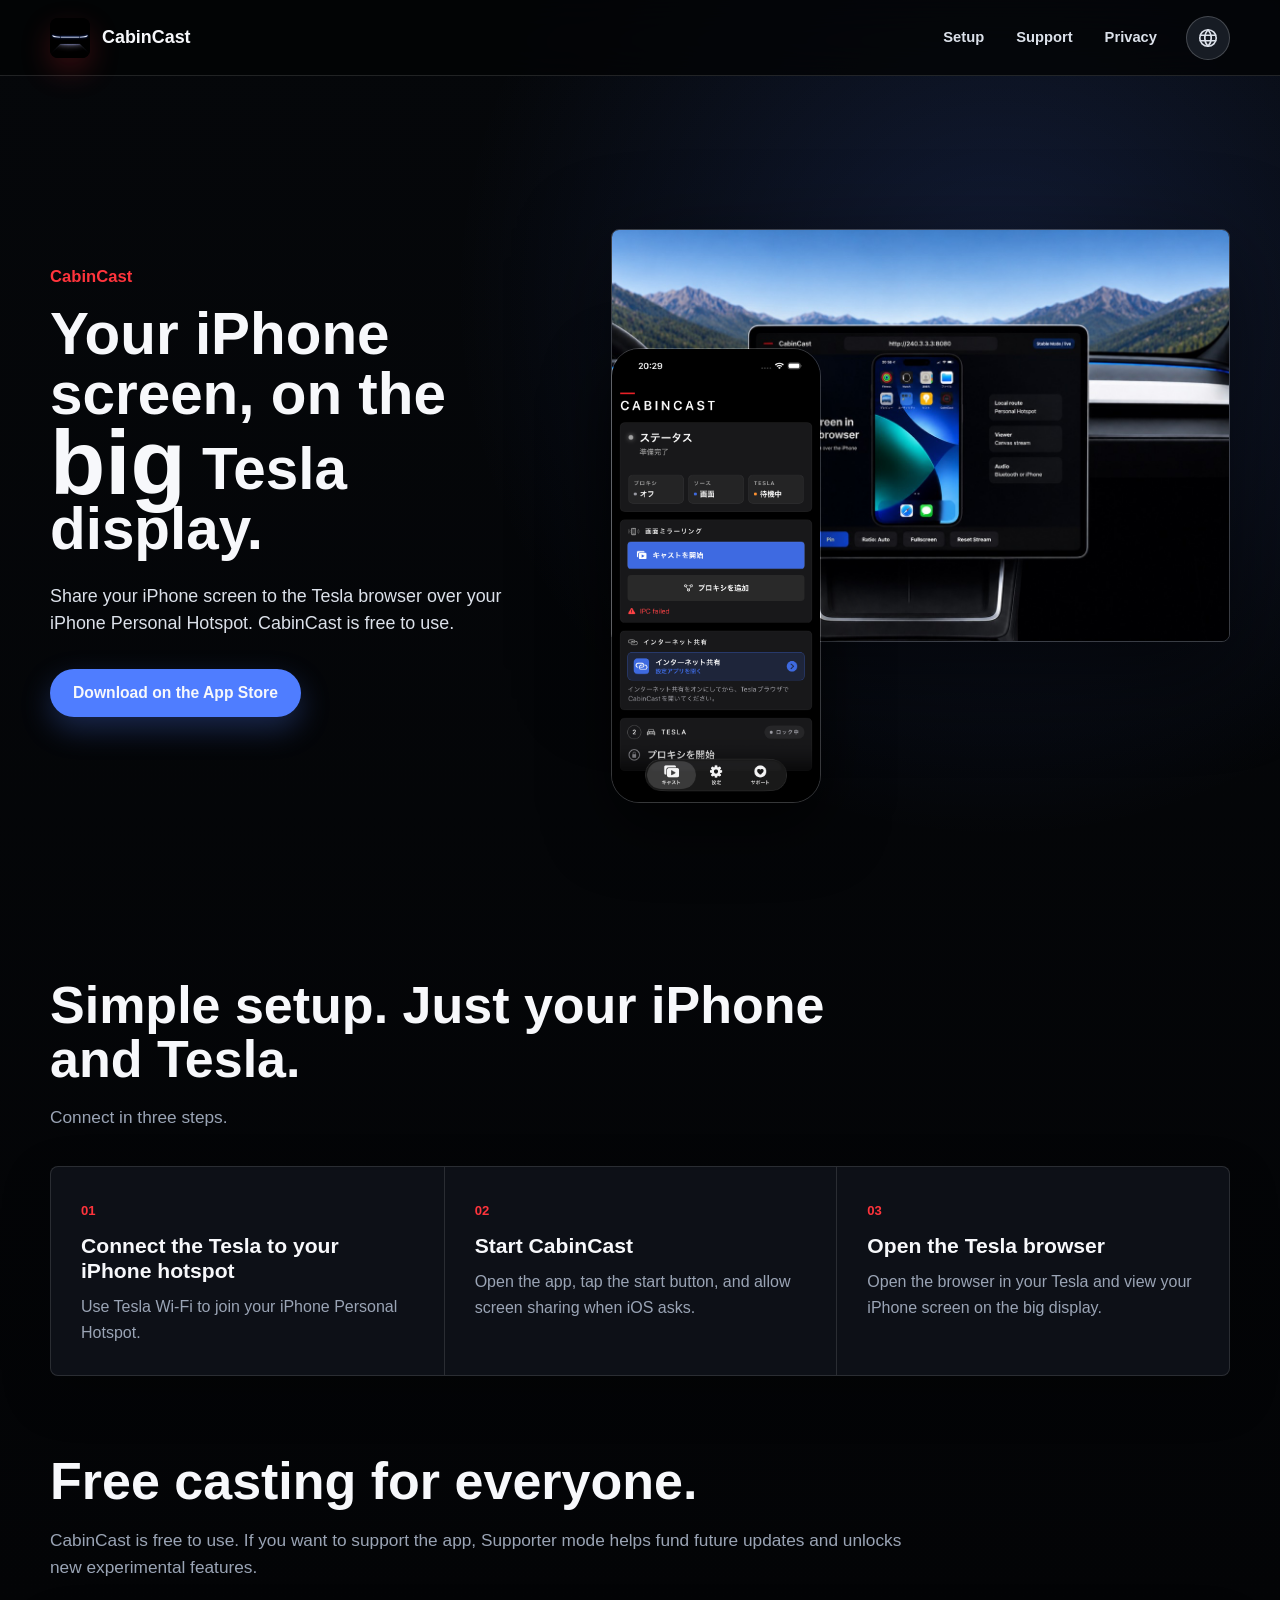
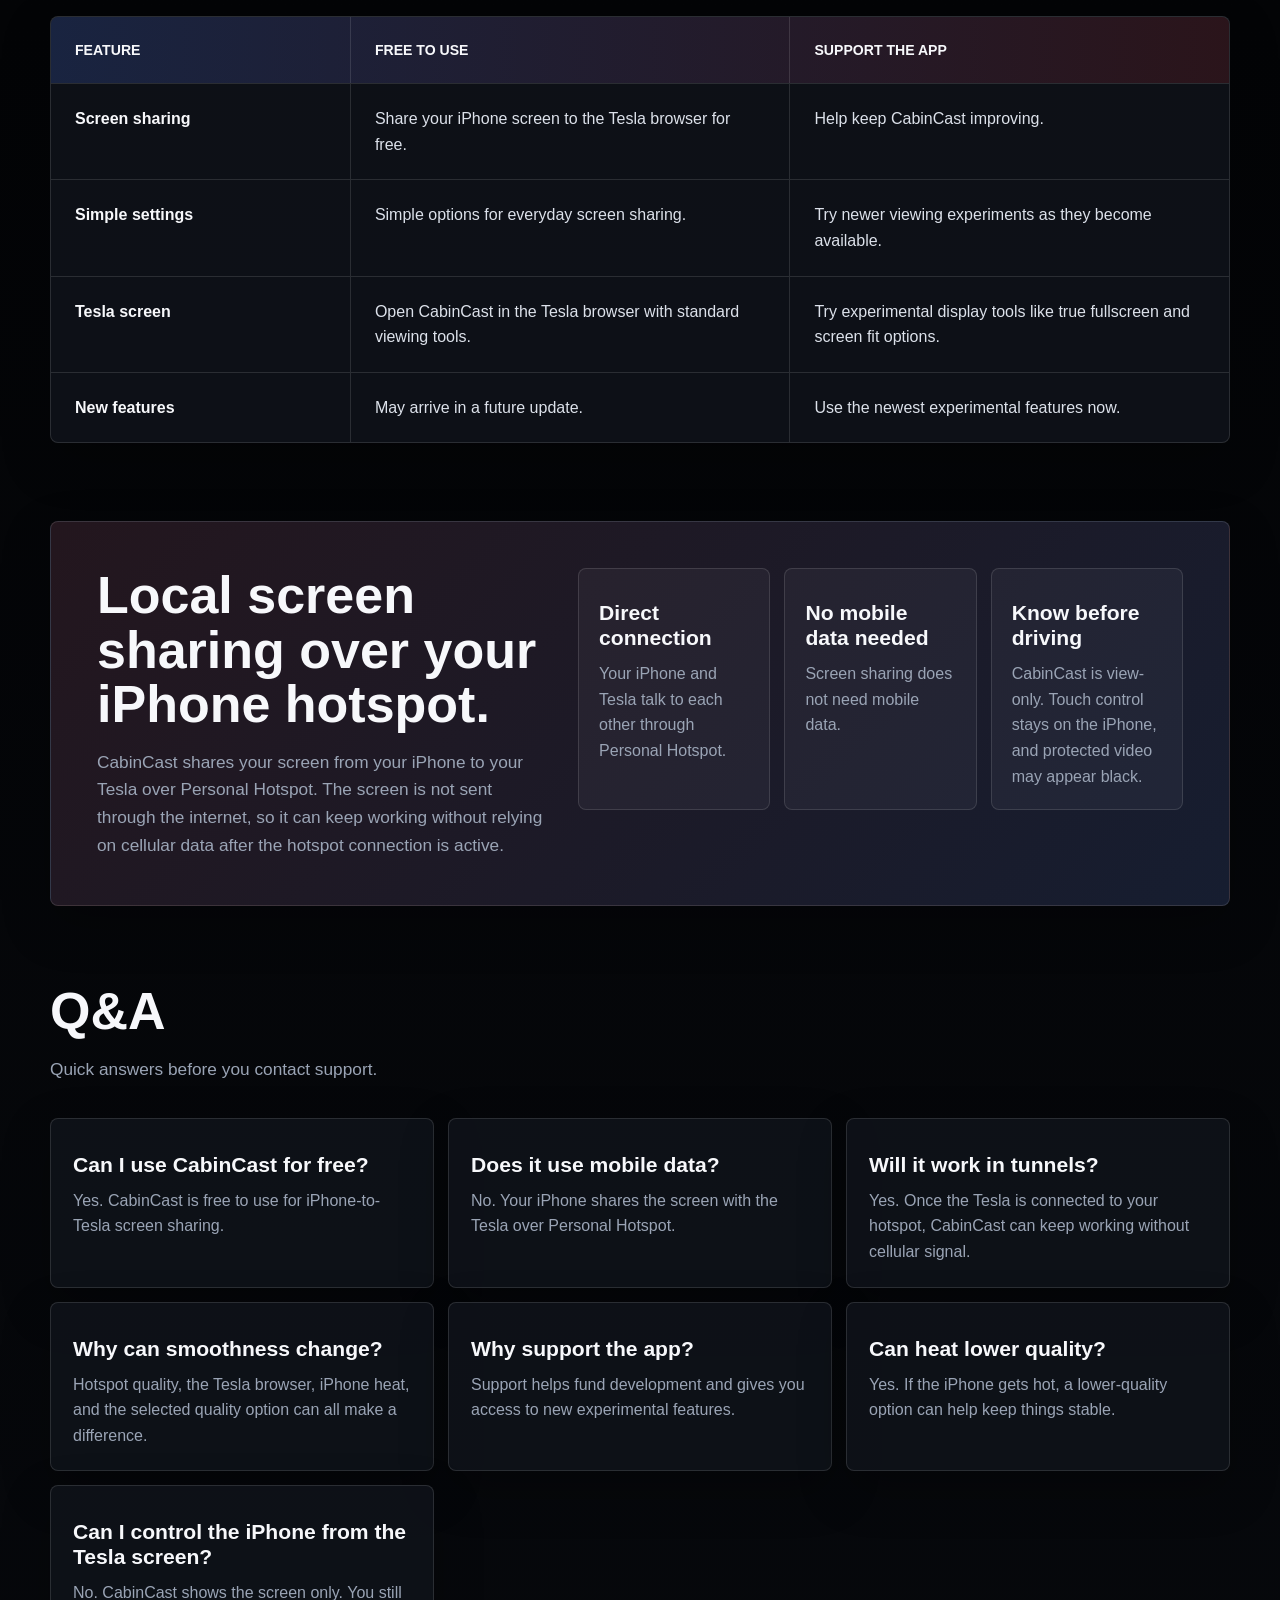
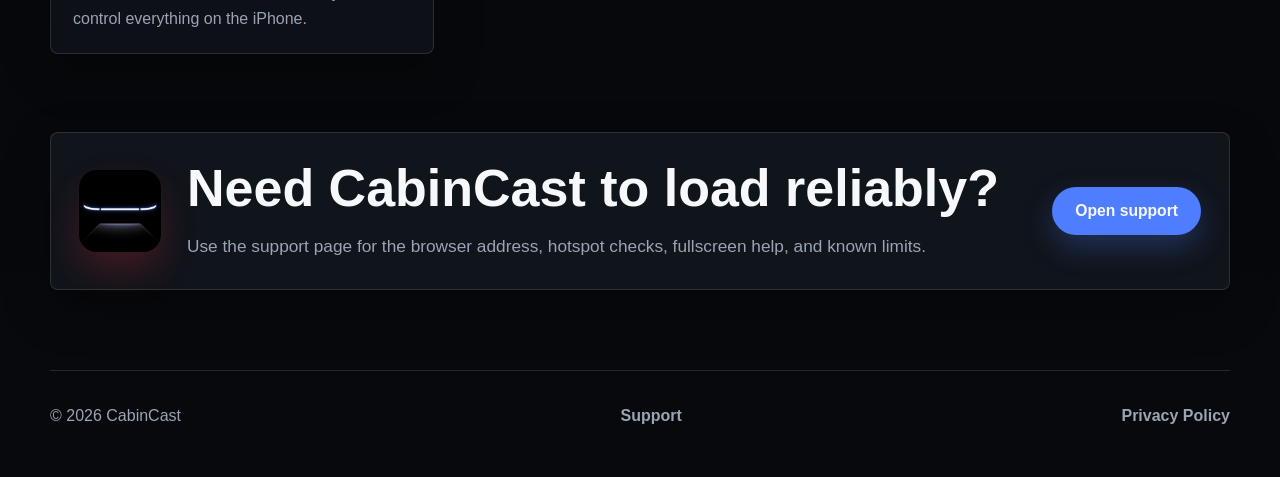
==== ja/index.html @ 833101dc "Sync CabinCast public website" ====
<!doctype html>
<html lang="ja">
<head>
  <meta charset="utf-8">
  <meta name="viewport" content="width=device-width, initial-scale=1">
  <title>CabinCast</title>
  <meta name="description" content="CabinCastはiPhoneの画面をTeslaブラウザで見られるようにするアプリです。">
  <link rel="icon" href="../assets/cabincast-icon.png">
  <script src="../language.js"></script>
  <link rel="stylesheet" href="../styles.css">
</head>
<body>
  <header class="site-header">
    <a class="brand" href="index.html" aria-label="CabinCast ホーム">
      <img src="../assets/cabincast-icon.png" alt="" width="40" height="40">
      <span>CabinCast</span>
    </a>
    <div class="header-actions">
      <nav aria-label="メインナビゲーション">
        <a href="#setup">設定</a>
        <a href="support.html">サポート</a>
        <a href="privacy.html">プライバシー</a>
      </nav>
      <label class="language-picker" title="言語">
        <span class="sr-only">言語</span>
        <svg aria-hidden="true" viewBox="0 0 24 24">
          <circle cx="12" cy="12" r="9"></circle>
          <path d="M3.6 9h16.8M3.6 15h16.8M12 3c2.3 2.4 3.5 5.4 3.5 9s-1.2 6.6-3.5 9M12 3c-2.3 2.4-3.5 5.4-3.5 9s1.2 6.6 3.5 9"></path>
        </svg>
        <select aria-label="言語セレクター" onchange="CabinCastLanguage.setLanguage(this.selectedOptions[0].lang, this.value)">
          <option value="../index.html" lang="en">English</option>
          <option value="index.html" lang="ja" selected>日本語</option>
        </select>
      </label>
    </div>
  </header>

  <main>
    <section class="hero" id="cabincast">
      <div class="hero-copy">
        <p class="product-name">CabinCast</p>
        <h1>
          <span class="ja-line">iPhoneの画面を、</span>
          <span class="ja-line">テスラの<span class="hero-emphasis">大画面</span>で</span>
        </h1>
        <p>
          iPhoneの画面を、iPhoneのパーソナルホットスポット経由で
          Teslaブラウザに表示します。CabinCastは無料で使えます。
        </p>
        <div class="hero-actions">
          <a class="button primary" href="#" aria-label="App StoreでCabinCastをダウンロード">App Storeでダウンロード</a>
        </div>
      </div>

      <div class="hero-media" aria-label="CabinCastアプリとTeslaブラウザの表示例">
        <figure class="media-browser">
          <img src="../assets/tesla-dashboard-viewer.png" alt="Tesla風センターディスプレイに表示されたCabinCastとiPhoneホーム画面。">
        </figure>
        <figure class="media-phone">
          <img src="../assets/app-screen.png" alt="キャスト開始画面を表示しているCabinCastアプリ画面。">
        </figure>
      </div>
    </section>

    <section class="flow-section" id="setup">
      <div class="section-heading">
        <h2>
          <span class="ja-line">簡単設定。</span>
        </h2>
        <p>
          必要なのはiPhoneとTeslaだけ。接続はたったの3ステップです。
        </p>
      </div>
      <div class="setup-flow">
        <article>
          <span>01</span>
          <h3>TeslaをiPhoneのホットスポットに接続</h3>
          <p>TeslaのWi-Fi設定から、iPhoneのパーソナルホットスポットを選びます。</p>
        </article>
        <article>
          <span>02</span>
          <h3>CabinCastを開始</h3>
          <p>アプリを開き、キャスト開始をタップします。iOSの確認が出たら画面共有を許可します。</p>
        </article>
        <article>
          <span>03</span>
          <h3>Teslaブラウザを開く</h3>
          <p>Teslaのブラウザを開くと、iPhoneの画面が大きく表示されます。</p>
        </article>
      </div>
    </section>

    <section class="split-section" id="modes">
      <div class="section-heading compact">
        <h2>
          <span class="ja-line">画面共有を無料でみんなに。</span>
        </h2>
        <p>
          CabinCastは誰でも無料で使えます。サポーターパックは開発を支えながら、
          PRO Codec、高画質モード、詳細設定などの検証中の機能を使えるようにします。
        </p>
      </div>
      <div class="feature-table" aria-label="無料アプリとサポーターパックの比較">
        <div class="feature-row table-head">
          <div>機能</div>
          <div>無料で使える</div>
          <div>アプリを応援</div>
        </div>
        <div class="feature-row">
          <div>画面共有</div>
          <div>iPhoneの画面をテスラの画面に無料で共有できます。</div>
          <div>PRO Codecなど、検証中の新機能を試せます。</div>
        </div>
        <div class="feature-row">
          <div>簡単な設定</div>
          <div>ふだんの画面共有に使いやすいシンプルな表示オプション。</div>
          <div>新しい表示オプションの検証機能を試せます。</div>
        </div>
        <div class="feature-row">
          <div>テスラの画面</div>
          <div>テスラのブラウザでCabinCastを開き、標準の表示操作を使えます。</div>
          <div>真のフルスクリーンや画面フィットなど、検証中の表示ツールを試せます。</div>
        </div>
        <div class="feature-row">
          <div>新しい機能</div>
          <div>将来のアップデートで追加される場合があります。</div>
          <div>今すぐ最新の検証中の機能も使えます。</div>
        </div>
      </div>
      <div class="feature-mobile-groups" aria-label="無料アプリとサポーターパックの比較">
        <article>
          <h3>無料で使える</h3>
          <dl>
            <div>
              <dt>画面共有</dt>
              <dd>iPhoneの画面をテスラの画面に無料で共有できます。</dd>
            </div>
            <div>
              <dt>簡単な設定</dt>
              <dd>ふだんの画面共有に使いやすいシンプルな表示オプション。</dd>
            </div>
            <div>
              <dt>テスラの画面</dt>
              <dd>テスラのブラウザでCabinCastを開き、標準の表示操作を使えます。</dd>
            </div>
            <div>
              <dt>新しい機能</dt>
              <dd>将来のアップデートで追加される場合があります。</dd>
            </div>
          </dl>
        </article>
        <article>
          <h3>アプリを応援</h3>
          <dl>
            <div>
              <dt>画面共有</dt>
              <dd>PRO Codecなど、検証中の新機能を試せます。</dd>
            </div>
            <div>
              <dt>簡単な設定</dt>
              <dd>新しい表示オプションの検証機能を試せます。</dd>
            </div>
            <div>
              <dt>テスラの画面</dt>
              <dd>真のフルスクリーンや画面フィットなど、検証中の表示ツールを試せます。</dd>
            </div>
            <div>
              <dt>新しい機能</dt>
              <dd>今すぐ最新の検証中の機能も使えます。</dd>
            </div>
          </dl>
        </article>
      </div>
    </section>

    <section class="limits-section">
      <div class="limits-copy">
        <h2>
          <span class="ja-line">iPhoneホットスポットで、</span>
          <span class="ja-line">ローカル画面共有</span>
        </h2>
        <p>
          CabinCastは、パーソナルホットスポット経由で
          iPhoneの画面をTeslaに表示します。
          画面共有はインターネット経由ではないため、ホットスポット接続後は携帯データ通信に依存しません。
        </p>
      </div>
      <div class="limits-list">
        <article>
          <h3>直接接続</h3>
          <p>iPhoneとTeslaは、パーソナルホットスポット経由でつながります。</p>
        </article>
        <article>
          <h3>モバイルデータ不要</h3>
          <p>画面共有に、携帯キャリアのデータ通信は必要ありません。</p>
        </article>
        <article>
          <h3>使う前に知っておくこと</h3>
          <p>CabinCastは表示専用です。操作はiPhone側で行います。保護された動画は黒く表示される場合があります。</p>
        </article>
      </div>
    </section>

    <section class="faq-section" aria-labelledby="faq-title">
      <div class="section-heading compact">
        <h2 id="faq-title">Q&A</h2>
        <p>問い合わせ前に確認しやすい、よくある質問です。</p>
      </div>
      <div class="faq-grid">
        <article>
          <h3>無料で使えますか？</h3>
          <p>はい。CabinCastはiPhoneからTeslaへの画面共有に無料で使えます。</p>
        </article>
        <article>
          <h3>携帯データ通信を使いますか？</h3>
          <p>いいえ。iPhoneはパーソナルホットスポット経由でTeslaに画面を表示します。</p>
        </article>
        <article>
          <h3>トンネルでも使えますか？</h3>
          <p>Teslaがホットスポットに接続済みであれば、携帯電波がない場所でも使い続けられます。</p>
        </article>
        <article>
          <h3>滑らかさが変わる理由は？</h3>
          <p>ホットスポットの状態、Teslaブラウザ、iPhoneの発熱、選んだ画質オプションが影響します。</p>
        </article>
        <article>
          <h3>なぜ応援するのですか？</h3>
          <p>応援は開発の継続に使われ、新しい検証中の機能も使えるようになります。</p>
        </article>
        <article>
          <h3>発熱で画質は下がりますか？</h3>
          <p>はい。iPhoneが熱くなる場合は、低めの画質オプションの方が安定することがあります。</p>
        </article>
        <article>
          <h3>Tesla画面からiPhoneを操作できますか？</h3>
          <p>いいえ。CabinCastは画面を表示するだけです。操作はiPhone側で行います。</p>
        </article>
      </div>
    </section>

    <section class="closing-section">
      <img src="../assets/cabincast-icon.png" alt="" width="82" height="82">
      <div>
        <h2>
          <span class="ja-line">うまく表示されないときは、</span>
          <span class="ja-line">サポートを確認。</span>
        </h2>
        <p>ホットスポット確認、フルスクリーン、既知の制限をまとめています。</p>
      </div>
      <a class="button primary" href="support.html">サポートを開く</a>
    </section>
  </main>

  <footer class="site-footer">
    <span>&copy; 2026 CabinCast</span>
    <a href="support.html">サポート</a>
    <a href="privacy.html">プライバシーポリシー</a>
  </footer>
</body>
</html>
---- styles.css ----
:root {
  color-scheme: dark;
  --page: #030406;
  --page-soft: #090c11;
  --panel: #10141b;
  --panel-soft: #171c24;
  --panel-raised: #1d2430;
  --ink: #f7f8fb;
  --ink-soft: #dce1ea;
  --muted: #9aa4b5;
  --line: rgba(255, 255, 255, 0.12);
  --line-strong: rgba(255, 255, 255, 0.2);
  --blue: #4f7dff;
  --blue-soft: rgba(79, 125, 255, 0.16);
  --red: #ff343c;
  --red-soft: rgba(255, 52, 60, 0.15);
  --green: #24d18f;
  --shadow: 0 28px 90px rgba(0, 0, 0, 0.55);
  --soft-shadow: 0 18px 48px rgba(0, 0, 0, 0.28);
  --radius: 8px;
  --radius-sm: 6px;
  font-family: -apple-system, BlinkMacSystemFont, "Segoe UI", Roboto, sans-serif;
}

* {
  box-sizing: border-box;
}

html {
  overflow-x: hidden;
  scroll-behavior: smooth;
}

body {
  margin: 0;
  overflow-x: hidden;
  background:
    radial-gradient(circle at 78% 8%, rgba(79, 125, 255, 0.18), transparent 34rem),
    linear-gradient(180deg, #05070a 0%, var(--page) 44%, #07090d 100%);
  color: var(--ink);
  line-height: 1.6;
}

html:lang(ja) body {
  line-break: strict;
}

a {
  color: inherit;
}

img {
  display: block;
  max-width: 100%;
  height: auto;
}

.sr-only {
  position: absolute;
  width: 1px;
  height: 1px;
  overflow: hidden;
  clip: rect(0, 0, 0, 0);
  white-space: nowrap;
}

code {
  border: 1px solid var(--line);
  border-radius: 6px;
  background: rgba(255, 255, 255, 0.06);
  color: var(--ink);
  padding: 0.12rem 0.34rem;
  overflow-wrap: anywhere;
  font-size: 0.92em;
}

.site-header {
  position: sticky;
  top: 0;
  z-index: 20;
  min-height: 76px;
  display: flex;
  align-items: center;
  justify-content: space-between;
  gap: 24px;
  padding: 14px max(24px, calc((100vw - 1180px) / 2));
  background: rgba(3, 4, 6, 0.82);
  border-bottom: 1px solid var(--line);
  backdrop-filter: blur(18px);
}

.brand {
  display: inline-flex;
  align-items: center;
  gap: 12px;
  color: var(--ink);
  font-size: 1.12rem;
  font-weight: 850;
  line-height: 1;
  text-decoration: none;
}

.brand img {
  width: 40px;
  height: 40px;
  border-radius: 8px;
  box-shadow: 0 12px 30px rgba(255, 52, 60, 0.22);
}

.header-actions {
  min-width: 0;
  display: flex;
  align-items: center;
  justify-content: flex-end;
  gap: 16px;
}

.site-header nav {
  display: flex;
  flex-wrap: wrap;
  justify-content: flex-end;
  gap: 6px;
  color: var(--ink-soft);
  font-size: 0.92rem;
  font-weight: 760;
}

.site-header nav a {
  border: 1px solid transparent;
  border-radius: 999px;
  padding: 8px 12px;
}

.site-header nav a,
.site-footer a,
.button {
  text-decoration: none;
}

.site-header nav a:hover,
.site-header nav a[aria-current="page"] {
  background: rgba(255, 255, 255, 0.07);
  border-color: var(--line);
  color: var(--ink);
}

.language-picker {
  position: relative;
  width: 44px;
  height: 44px;
  display: inline-flex;
  align-items: center;
  justify-content: center;
  color: var(--ink-soft);
  cursor: pointer;
}

.language-picker svg {
  width: 22px;
  height: 22px;
  fill: none;
  stroke: currentColor;
  stroke-width: 1.8;
  stroke-linecap: round;
  stroke-linejoin: round;
  pointer-events: none;
}

.language-picker::before {
  content: "";
  position: absolute;
  inset: 0;
  border: 1px solid var(--line-strong);
  border-radius: 999px;
  background: var(--panel-soft);
}

.language-picker:hover,
.language-picker:focus-within {
  color: var(--ink);
}

.language-picker:hover::before,
.language-picker:focus-within::before {
  background: var(--panel-raised);
  border-color: rgba(255, 255, 255, 0.32);
}

.language-picker svg {
  position: relative;
  z-index: 1;
}

.language-picker select {
  position: absolute;
  inset: 0;
  z-index: 2;
  width: 44px;
  height: 44px;
  border: 0;
  border-radius: 999px;
  opacity: 0;
  cursor: pointer;
}

main {
  width: min(1180px, calc(100% - 40px));
  margin: 0 auto;
}

.hero {
  min-height: calc(100vh - 76px);
  display: grid;
  grid-template-columns: minmax(0, 0.9fr) minmax(0, 1.1fr);
  gap: 54px;
  align-items: center;
  padding: 52px 0 42px;
}

.hero-copy,
.page-hero > div {
  min-width: 0;
}

.product-name {
  margin: 0 0 18px;
  color: var(--red);
  font-size: 1.04rem;
  font-weight: 860;
  line-height: 1;
}

.hero-copy h1,
.page-hero h1 {
  margin: 0;
  color: var(--ink);
  font-size: 3.65rem;
  line-height: 1.03;
  font-weight: 880;
  letter-spacing: 0;
}

html:lang(ja) .hero-copy h1,
html:lang(ja) .page-hero h1 {
  font-size: 3.05rem;
  line-height: 1.14;
}

.ja-line {
  display: block;
}

.hero-emphasis {
  display: inline-block;
  font-size: 1.55em;
  line-height: 0.75;
  transform: translateY(0.05em);
}

.hero-copy p:not(.product-name),
.page-hero p:not(.product-name) {
  max-width: 650px;
  margin: 24px 0 0;
  color: var(--ink-soft);
  font-size: 1.12rem;
  line-height: 1.5;
}

.hero-actions {
  display: flex;
  flex-wrap: wrap;
  gap: 14px;
  margin-top: 32px;
}

.button {
  min-height: 48px;
  display: inline-flex;
  align-items: center;
  justify-content: center;
  gap: 8px;
  border: 1px solid transparent;
  border-radius: 999px;
  padding: 0 22px;
  color: var(--ink);
  font-size: 0.98rem;
  font-weight: 820;
  line-height: 1.2;
  cursor: pointer;
  transition: background 180ms ease, border-color 180ms ease, color 180ms ease, transform 180ms ease;
}

.button:hover {
  transform: translateY(-1px);
}

.button.primary {
  background: var(--blue);
  box-shadow: 0 12px 30px rgba(79, 125, 255, 0.28);
}

.button.primary:hover {
  background: #6f96ff;
}

.button.secondary {
  background: rgba(255, 255, 255, 0.07);
  border-color: var(--line-strong);
}

.button.secondary:hover {
  background: var(--panel-raised);
}

.hero-url,
.url-tile {
  display: grid;
  gap: 8px;
  border: 1px solid var(--line-strong);
  border-radius: var(--radius);
  background:
    linear-gradient(135deg, rgba(79, 125, 255, 0.12), rgba(255, 52, 60, 0.06)),
    var(--panel);
  box-shadow: var(--soft-shadow);
}

.hero-url {
  width: min(100%, 430px);
  margin-top: 30px;
  padding: 18px 20px;
}

.hero-url span,
.url-tile span {
  color: var(--muted);
  font-size: 0.76rem;
  font-weight: 850;
  text-transform: uppercase;
}

.hero-url code,
.url-tile code,
.url-tile strong {
  width: fit-content;
  background: rgba(3, 4, 6, 0.55);
  color: var(--ink);
  font-size: 1.2rem;
  font-weight: 850;
}

.hero-url small,
.url-tile small {
  color: var(--muted);
  font-size: 0.9rem;
}

.hero-url small strong {
  color: var(--ink-soft);
}

.hero-media {
  min-width: 0;
  position: relative;
  min-height: 620px;
}

.hero-media figure {
  margin: 0;
}

.media-browser {
  position: absolute;
  right: 0;
  top: 46px;
  width: min(100%, 720px);
}

.media-browser img {
  border: 1px solid var(--line-strong);
  border-radius: var(--radius);
  box-shadow: var(--shadow);
}

.media-phone {
  position: absolute;
  left: 0;
  bottom: 0;
  width: min(34%, 250px);
  z-index: 2;
}

.media-phone img {
  border: 1px solid var(--line-strong);
  border-radius: 28px;
  box-shadow: 0 24px 64px rgba(0, 0, 0, 0.66);
}

.flow-section,
.split-section,
.limits-section,
.faq-section,
.closing-section,
.support-layout,
.legal-layout {
  margin-top: 78px;
}

.section-heading {
  max-width: 790px;
  margin-bottom: 34px;
}

.section-heading.compact {
  max-width: 880px;
}

.section-heading h2,
.limits-copy h2,
.closing-section h2,
.faq-section h2,
.support-card h2,
.legal-card h2,
.support-side h2,
.privacy-side h2 {
  margin: 0;
  color: var(--ink);
  font-size: 3.25rem;
  line-height: 1.04;
  font-weight: 860;
  letter-spacing: 0;
}

.section-heading p,
.limits-copy p,
.closing-section p,
.support-side p,
.privacy-side p {
  margin: 18px 0 0;
  color: var(--muted);
  font-size: 1.08rem;
}

.setup-flow {
  display: grid;
  grid-template-columns: repeat(3, minmax(0, 1fr));
  border: 1px solid var(--line);
  border-radius: var(--radius);
  overflow: hidden;
  background: rgba(16, 20, 27, 0.82);
  box-shadow: var(--soft-shadow);
}

.setup-flow article {
  min-width: 0;
  padding: 30px;
}

.setup-flow article + article {
  border-left: 1px solid var(--line);
}

.setup-flow span {
  color: var(--red);
  font-size: 0.82rem;
  font-weight: 900;
}

.setup-flow h3,
.limits-list h3,
.faq-grid h3,
.support-card h2,
.legal-card h2,
.support-side h2,
.privacy-side h2 {
  margin: 12px 0 10px;
  color: var(--ink);
  font-size: 1.32rem;
  line-height: 1.18;
}

.setup-flow p,
.limits-list p,
.faq-grid p,
.support-card p,
.legal-card p {
  margin: 0;
  color: var(--muted);
}

.feature-table {
  overflow: hidden;
  border: 1px solid var(--line);
  border-radius: var(--radius);
  background: rgba(16, 20, 27, 0.84);
  box-shadow: var(--soft-shadow);
}

.feature-row {
  display: grid;
  grid-template-columns: 0.68fr 1fr 1fr;
  min-width: 0;
}

.feature-row + .feature-row {
  border-top: 1px solid var(--line);
}

.feature-row > div {
  min-width: 0;
  padding: 22px 24px;
  color: var(--ink-soft);
}

.feature-row > div + div {
  border-left: 1px solid var(--line);
}

.feature-row > div:first-child {
  color: var(--ink);
  font-weight: 820;
}

.table-head {
  background: linear-gradient(90deg, rgba(79, 125, 255, 0.18), rgba(255, 52, 60, 0.12));
}

.table-head > div {
  color: var(--ink);
  font-size: 0.88rem;
  font-weight: 870;
  text-transform: uppercase;
}

.feature-mobile-groups {
  display: none;
}

.limits-section {
  display: grid;
  grid-template-columns: minmax(0, 0.85fr) minmax(0, 1.15fr);
  gap: 34px;
  align-items: start;
  padding: 46px;
  border: 1px solid var(--line);
  border-radius: var(--radius);
  background:
    linear-gradient(135deg, rgba(255, 52, 60, 0.08), rgba(79, 125, 255, 0.09)),
    var(--panel);
  box-shadow: var(--soft-shadow);
}

.limits-list {
  display: grid;
  grid-template-columns: repeat(3, minmax(0, 1fr));
  gap: 14px;
}

.limits-list article {
  min-width: 0;
  padding: 20px;
  border: 1px solid var(--line);
  border-radius: var(--radius);
  background: rgba(255, 255, 255, 0.045);
}

.faq-grid {
  display: grid;
  grid-template-columns: repeat(3, minmax(0, 1fr));
  gap: 14px;
}

.faq-grid article {
  min-width: 0;
  padding: 22px;
  border: 1px solid var(--line);
  border-radius: var(--radius);
  background: rgba(16, 20, 27, 0.84);
  box-shadow: var(--soft-shadow);
}

.closing-section {
  display: flex;
  align-items: center;
  gap: 26px;
  margin-bottom: 80px;
  padding: 28px;
  border: 1px solid var(--line);
  border-radius: var(--radius);
  background: var(--panel);
  box-shadow: var(--soft-shadow);
}

.closing-section img {
  flex: 0 0 auto;
  border-radius: 18px;
  box-shadow: 0 18px 36px rgba(255, 52, 60, 0.2);
}

.closing-section div {
  min-width: 0;
  flex: 1;
}

.page-hero {
  min-height: 430px;
  display: grid;
  grid-template-columns: minmax(0, 1fr) 340px;
  gap: 40px;
  align-items: end;
  margin-top: 28px;
  padding: 70px 48px 46px;
  border: 1px solid var(--line);
  border-radius: 0 0 var(--radius) var(--radius);
  background:
    linear-gradient(135deg, rgba(79, 125, 255, 0.12), rgba(255, 52, 60, 0.08)),
    var(--panel);
  box-shadow: var(--soft-shadow);
}

.privacy-hero {
  min-height: 390px;
}

.url-tile {
  padding: 22px;
}

.url-tile.quiet {
  background: var(--panel-soft);
}

.support-layout,
.legal-layout {
  display: grid;
  grid-template-columns: minmax(0, 1fr) 340px;
  gap: 30px;
  align-items: start;
  margin-bottom: 80px;
}

.support-list {
  display: grid;
  gap: 18px;
}

.support-card,
.legal-card,
.support-side,
.privacy-side {
  min-width: 0;
  border: 1px solid var(--line);
  border-radius: var(--radius);
  background: var(--panel);
  box-shadow: var(--soft-shadow);
}

.support-card,
.legal-card {
  padding: 30px;
}

.support-card ul {
  display: grid;
  gap: 10px;
  margin: 18px 0 0;
  padding: 0;
  list-style: none;
}

.support-card li {
  position: relative;
  padding-left: 22px;
  color: var(--ink-soft);
}

.support-card li::before {
  content: "";
  position: absolute;
  left: 0;
  top: 0.72em;
  width: 8px;
  height: 8px;
  border-radius: 50%;
  background: var(--blue);
}

.support-side,
.privacy-side {
  position: sticky;
  top: 100px;
  overflow: hidden;
  padding: 22px;
}

.support-side img {
  margin: -22px -22px 20px;
  max-width: calc(100% + 44px);
  border-bottom: 1px solid var(--line);
}

.support-side .button,
.privacy-side .button {
  margin-top: 22px;
}

.privacy-side img {
  width: 88px;
  height: 88px;
  margin-bottom: 18px;
  border-radius: 18px;
  box-shadow: 0 18px 36px rgba(255, 52, 60, 0.22);
}

.legal-card {
  display: grid;
  gap: 26px;
}

.legal-card h2 + p {
  margin-top: -18px;
}

.legal-card a {
  color: #8facff;
}

.site-footer {
  width: min(1180px, calc(100% - 40px));
  display: flex;
  flex-wrap: wrap;
  justify-content: space-between;
  gap: 18px;
  margin: 0 auto;
  padding: 32px 0 48px;
  color: var(--muted);
  border-top: 1px solid var(--line);
}

.site-footer a {
  margin-left: 18px;
  font-weight: 750;
}

.site-footer a:hover {
  color: var(--ink);
}

@media (max-width: 1180px) {
  .hero {
    gap: 42px;
    grid-template-columns: minmax(0, 0.86fr) minmax(0, 1.14fr);
  }

  .hero-copy h1,
  .page-hero h1 {
    font-size: 3.25rem;
  }

  html:lang(ja) .hero-copy h1,
  html:lang(ja) .page-hero h1 {
    font-size: 2.72rem;
  }

  .section-heading h2,
  .limits-copy h2,
  .closing-section h2,
  .faq-section h2,
  .support-card h2,
  .legal-card h2,
  .support-side h2,
  .privacy-side h2 {
    font-size: 2.7rem;
  }
}

@media (max-width: 980px) {
  .hero {
    min-height: auto;
    grid-template-columns: 1fr;
    padding-top: 44px;
  }

  .hero-copy h1,
  .page-hero h1 {
    font-size: 2.85rem;
  }

  html:lang(ja) .hero-copy h1,
  html:lang(ja) .page-hero h1 {
    font-size: 2.5rem;
  }

  .hero-media {
    min-height: 560px;
  }

  .setup-flow,
  .limits-section,
  .page-hero,
  .support-layout,
  .legal-layout {
    grid-template-columns: 1fr;
  }

  .limits-list {
    grid-template-columns: 1fr;
  }

  .faq-grid {
    grid-template-columns: repeat(2, minmax(0, 1fr));
  }

  .setup-flow article + article {
    border-top: 1px solid var(--line);
    border-left: 0;
  }

  .limits-section,
  .page-hero {
    padding: 34px 24px;
  }

  .support-side,
  .privacy-side {
    position: static;
  }
}

@media (max-width: 760px) {
  .site-header {
    display: grid;
    grid-template-columns: minmax(0, 1fr) auto;
    align-items: center;
    gap: 12px 16px;
    padding: 14px 20px 12px;
  }

  .brand {
    grid-column: 1;
    grid-row: 1;
    min-width: 0;
  }

  .header-actions {
    display: contents;
  }

  .site-header nav {
    grid-column: 1 / -1;
    grid-row: 2;
    display: flex;
    flex-wrap: nowrap;
    justify-content: flex-start;
    gap: 8px;
    overflow-x: auto;
    padding-bottom: 2px;
    scrollbar-width: none;
  }

  .site-header nav a {
    flex: 0 0 auto;
    padding: 7px 10px;
  }

  .site-header nav::-webkit-scrollbar {
    display: none;
  }

  .language-picker {
    grid-column: 2;
    grid-row: 1;
    margin-left: auto;
  }

  main,
  .site-footer {
    width: min(100% - 40px, 1180px);
  }

  .hero {
    gap: 28px;
    padding: 34px 0 34px;
  }

  .product-name {
    margin-bottom: 14px;
  }

  .hero-copy h1,
  .page-hero h1 {
    font-size: 2.22rem;
    overflow-wrap: break-word;
  }

  html:lang(ja) .hero-copy h1,
  html:lang(ja) .page-hero h1 {
    font-size: 2rem;
    line-height: 1.16;
  }

  .hero-emphasis {
    font-size: 1.36em;
    line-height: 0.82;
  }

  .hero-copy p:not(.product-name),
  .page-hero p:not(.product-name) {
    font-size: 1rem;
  }

  .section-heading h2,
  .limits-copy h2,
  .closing-section h2,
  .faq-section h2,
  .support-card h2,
  .legal-card h2,
  .support-side h2,
  .privacy-side h2 {
    font-size: 2rem;
    line-height: 1.08;
  }

  .hero-actions {
    display: grid;
    grid-template-columns: 1fr;
  }

  .hero-actions .button {
    width: 100%;
    padding: 0 16px;
  }

  .hero-url {
    width: 100%;
  }

  .hero-url code {
    max-width: 100%;
    font-size: 1.08rem;
  }

  .hero-media {
    min-height: auto;
    display: grid;
    gap: 18px;
  }

  .media-browser,
  .media-phone {
    position: static;
    width: 100%;
  }

  .media-phone {
    max-width: 280px;
  }

  .flow-section,
  .split-section,
  .limits-section,
  .faq-section,
  .closing-section,
  .support-layout,
  .legal-layout {
    margin-top: 54px;
  }

  .setup-flow article,
  .support-card,
  .legal-card {
    padding: 22px;
  }

  .feature-table {
    display: none;
  }

  .feature-mobile-groups {
    display: grid;
    gap: 16px;
  }

  .feature-mobile-groups article {
    min-width: 0;
    overflow: hidden;
    border: 1px solid var(--line);
    border-radius: var(--radius);
    background: var(--panel);
    box-shadow: var(--soft-shadow);
  }

  .feature-mobile-groups h3 {
    margin: 0;
    padding: 17px 18px;
    border-bottom: 1px solid var(--line);
    background: linear-gradient(90deg, rgba(79, 125, 255, 0.18), rgba(255, 52, 60, 0.12));
    font-size: 1rem;
    line-height: 1.2;
  }

  .feature-mobile-groups dl {
    display: grid;
    gap: 0;
    margin: 0;
  }

  .feature-mobile-groups dl > div {
    min-width: 0;
    padding: 16px 18px;
  }

  .feature-mobile-groups dl > div + div {
    border-top: 1px solid var(--line);
  }

  .feature-mobile-groups dt {
    margin: 0 0 6px;
    color: var(--ink);
    font-weight: 820;
  }

  .feature-mobile-groups dd {
    margin: 0;
    color: var(--ink-soft);
  }

  .limits-section {
    padding: 24px;
  }

  .faq-grid {
    grid-template-columns: 1fr;
  }

  .closing-section {
    display: grid;
    align-items: start;
  }

  .closing-section .button,
  .support-side .button,
  .privacy-side .button {
    width: 100%;
  }

  .page-hero {
    min-height: auto;
    margin-top: 0;
    border-radius: 0 0 var(--radius) var(--radius);
  }

  .site-footer {
    display: grid;
    justify-content: stretch;
  }

  .site-footer a {
    margin-right: 18px;
    margin-left: 0;
  }
}

@media (prefers-reduced-motion: reduce) {
  html {
    scroll-behavior: auto;
  }

  *,
  *::before,
  *::after {
    transition-duration: 0.001ms !important;
    animation-duration: 0.001ms !important;
    animation-iteration-count: 1 !important;
  }
}
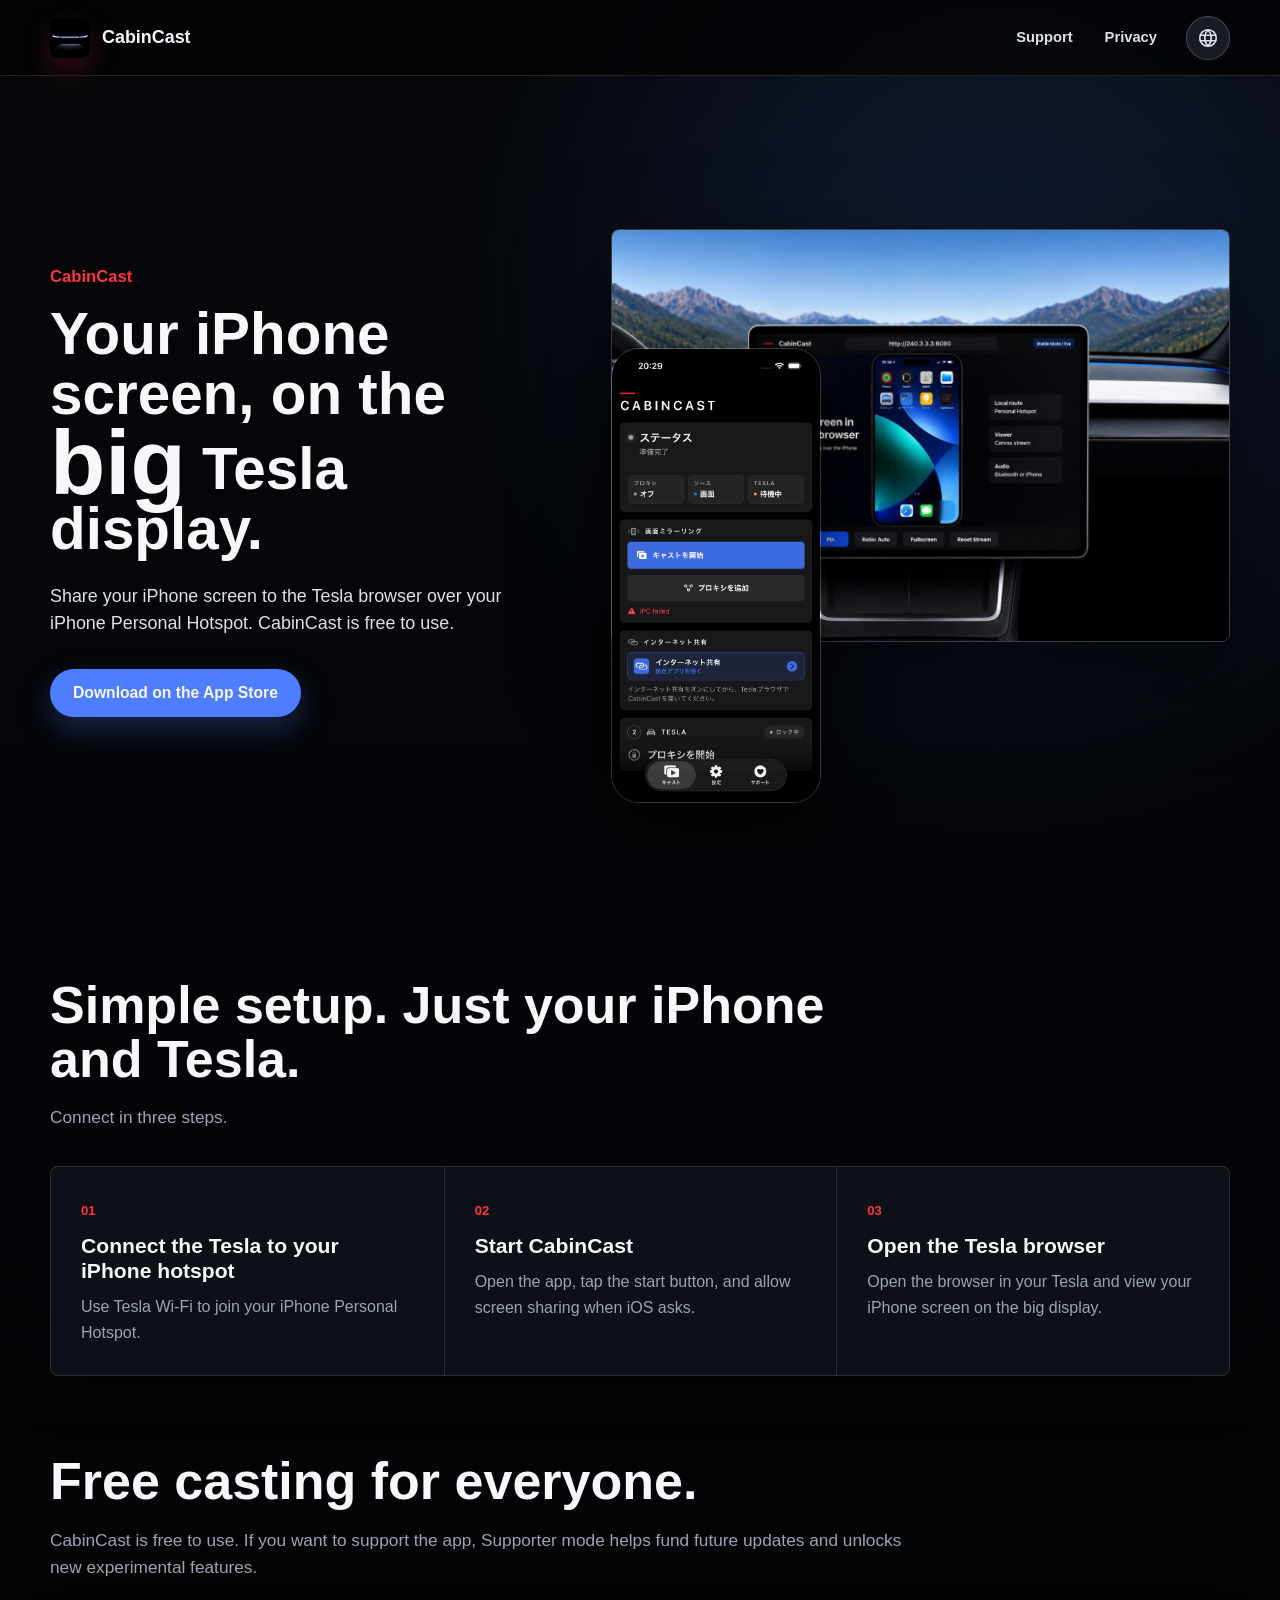
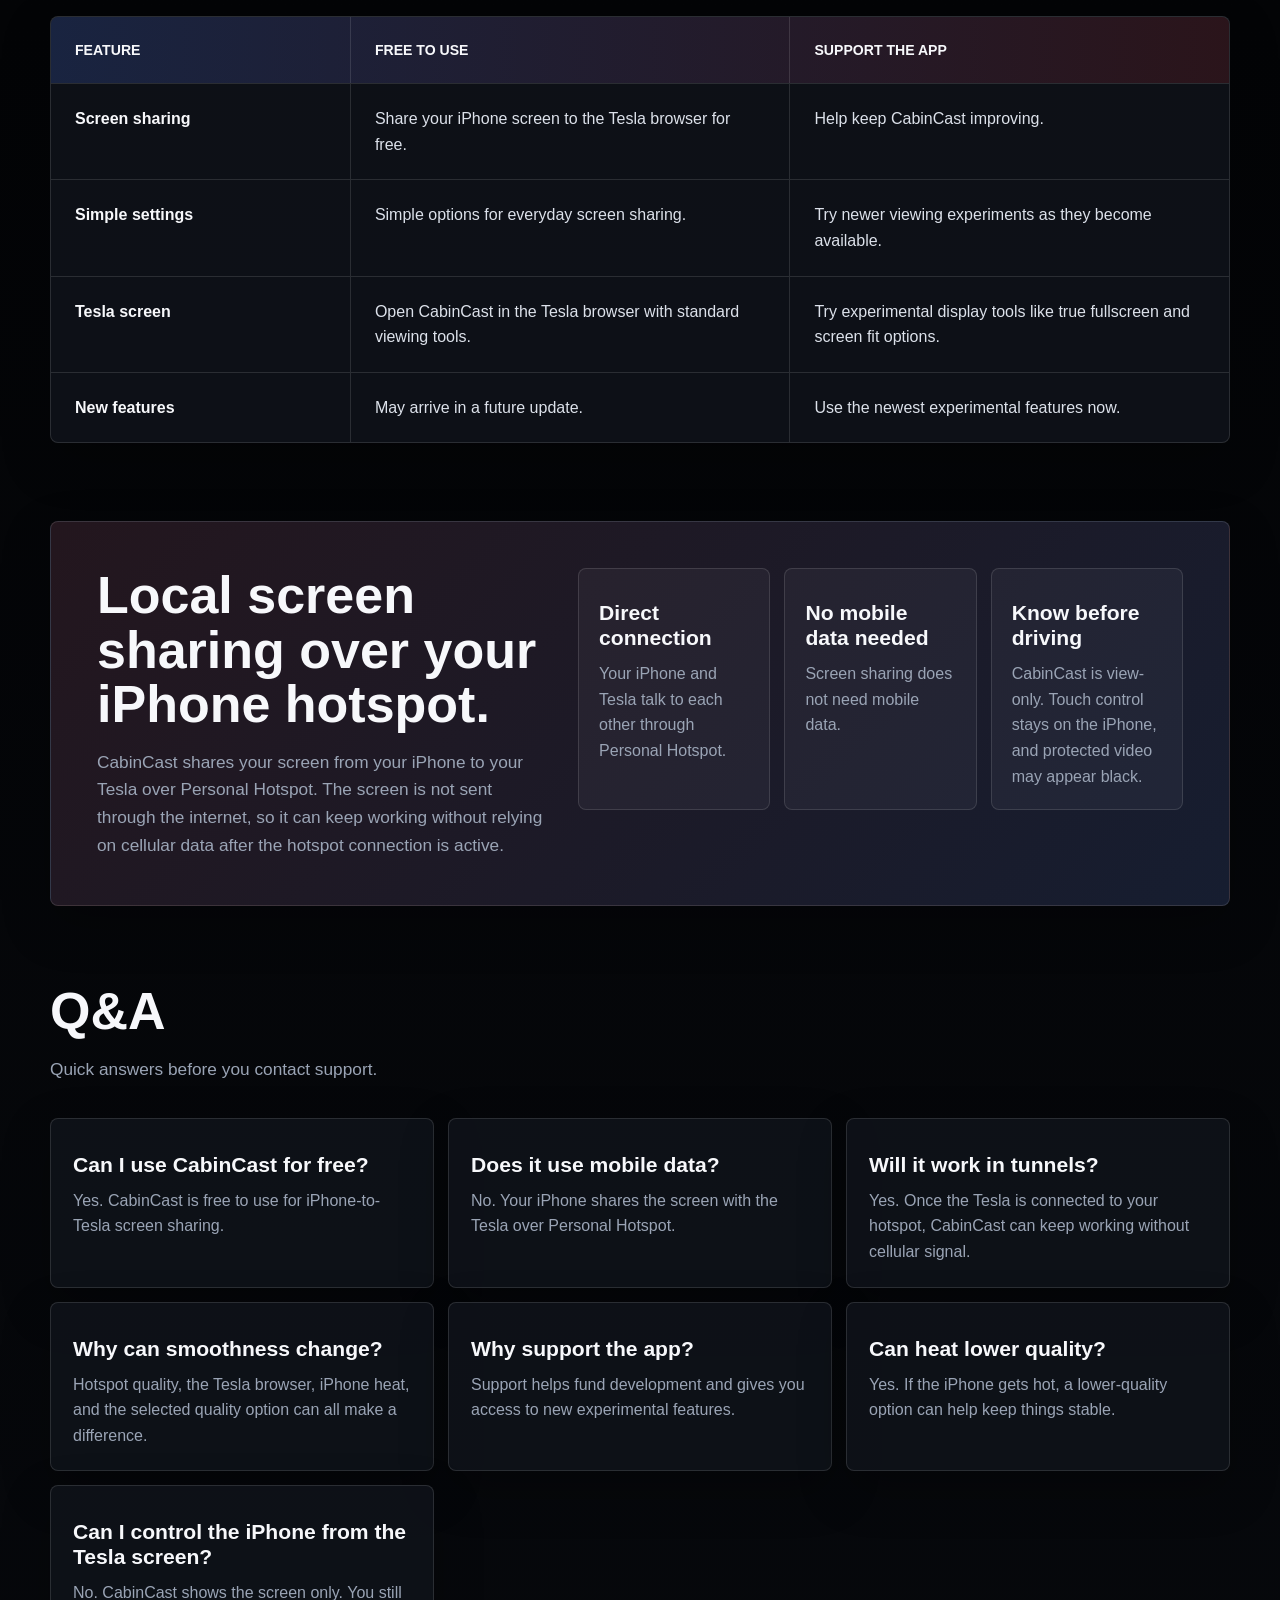
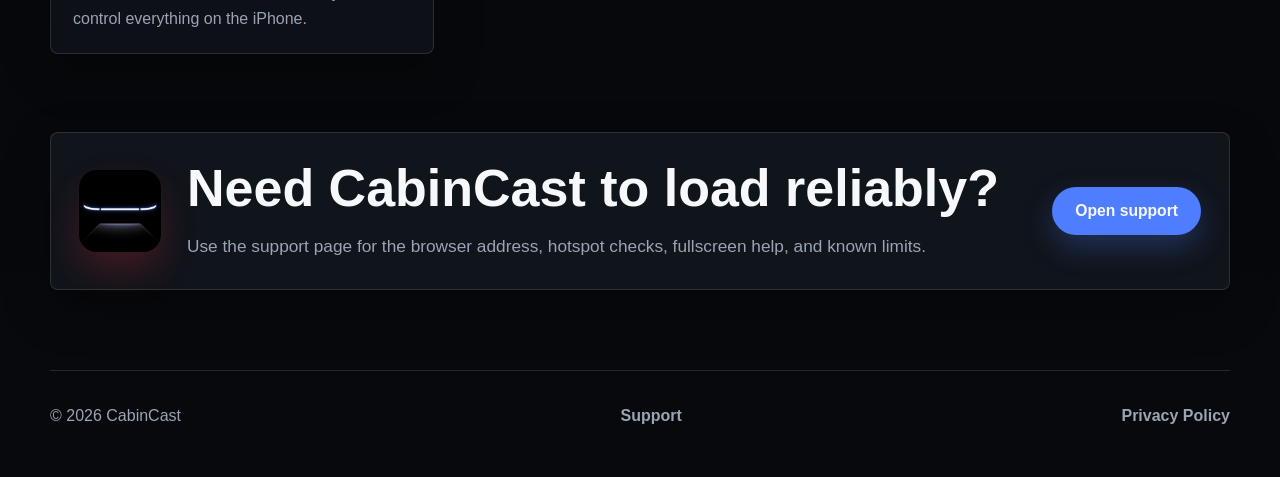
==== commit 16e48d51: "Remove setup link from homepage nav" ====
--- a/ja/index.html
+++ b/ja/index.html
@@ -17,7 +17,6 @@
     </a>
     <div class="header-actions">
       <nav aria-label="メインナビゲーション">
-        <a href="#setup">設定</a>
         <a href="support.html">サポート</a>
         <a href="privacy.html">プライバシー</a>
       </nav>
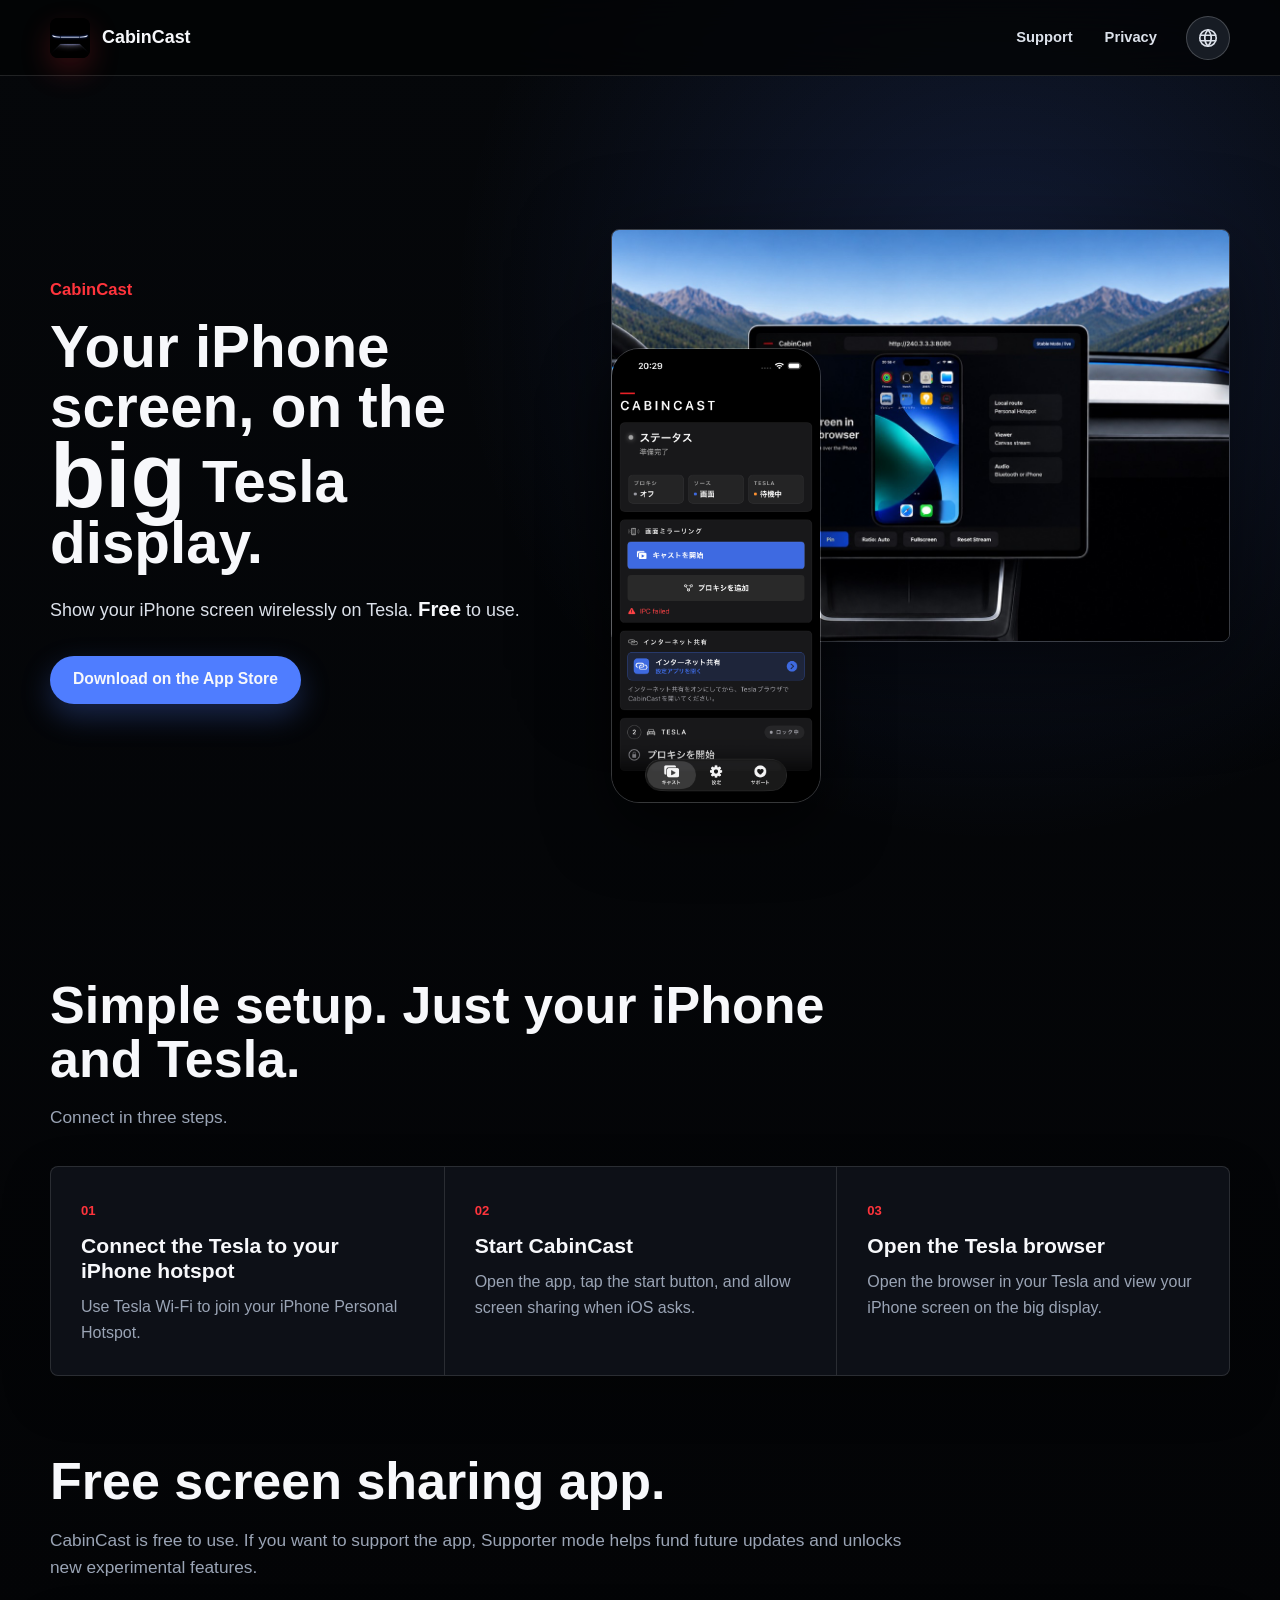
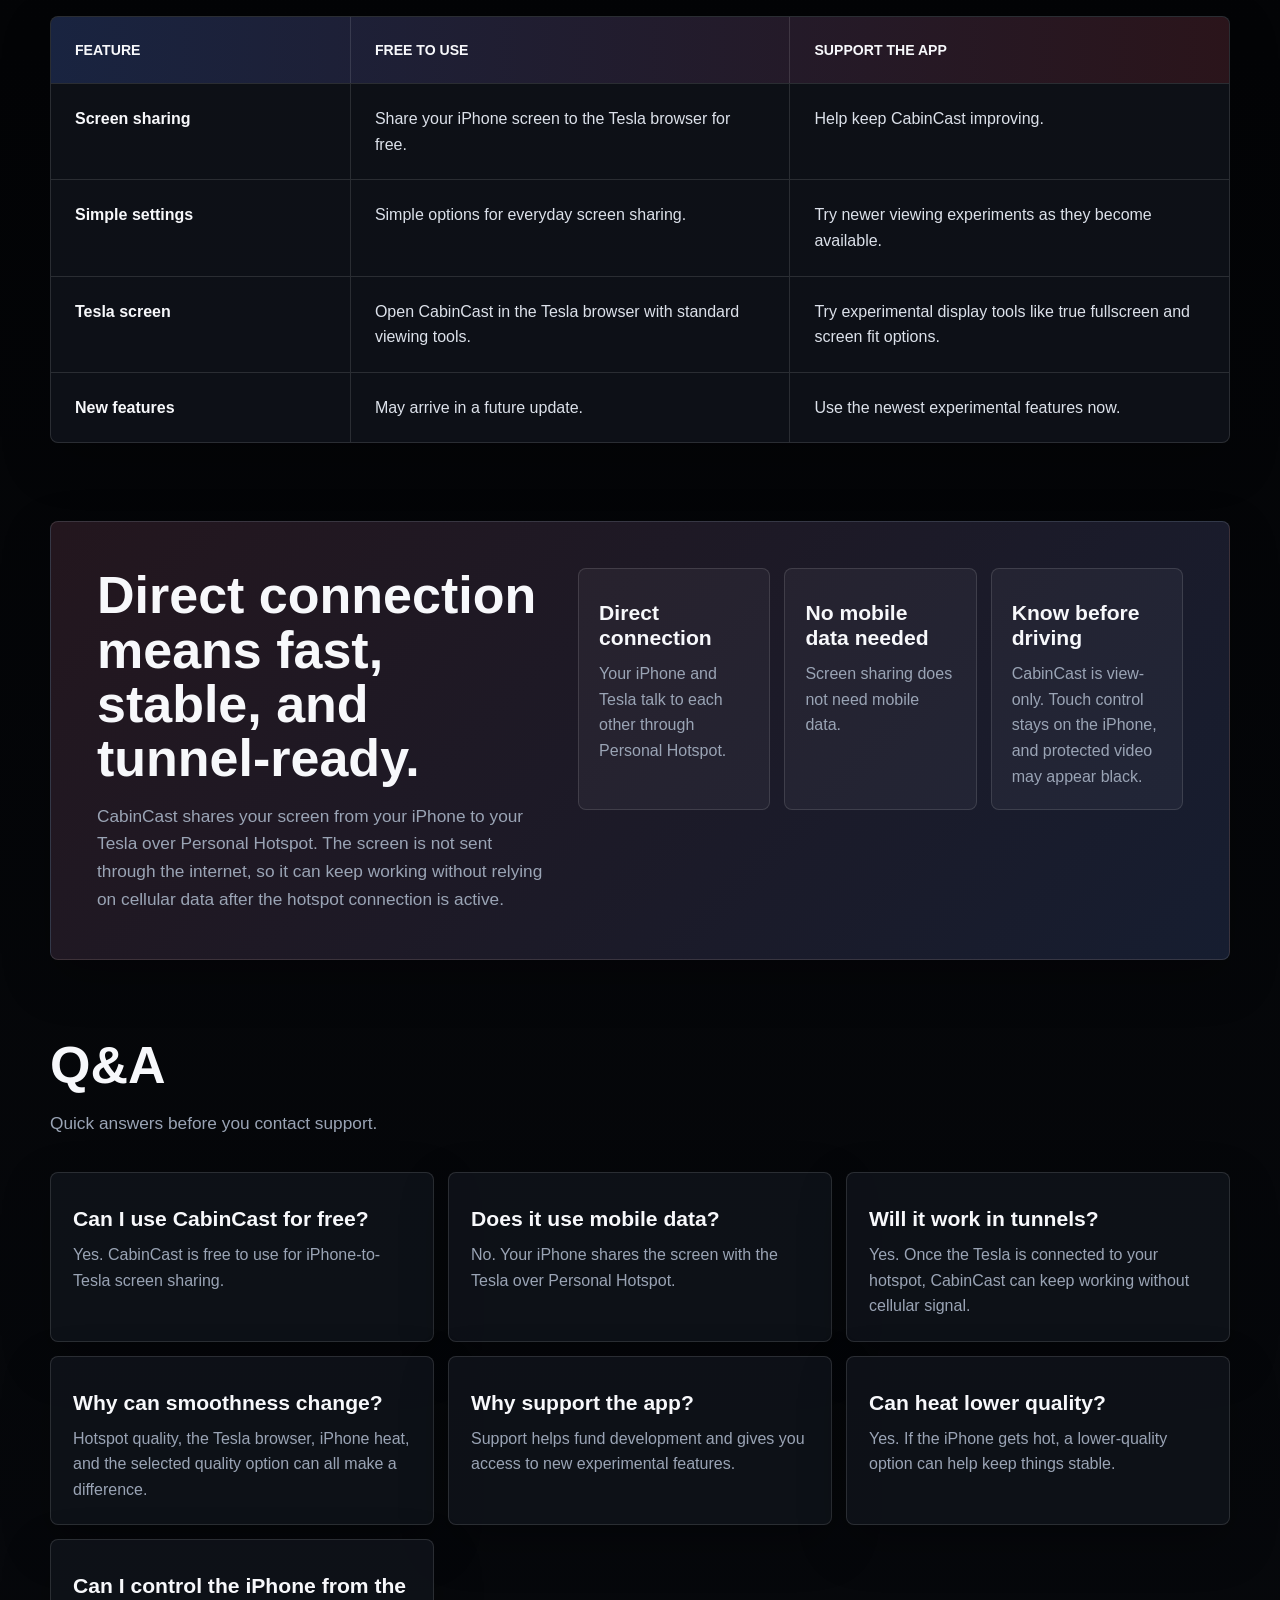
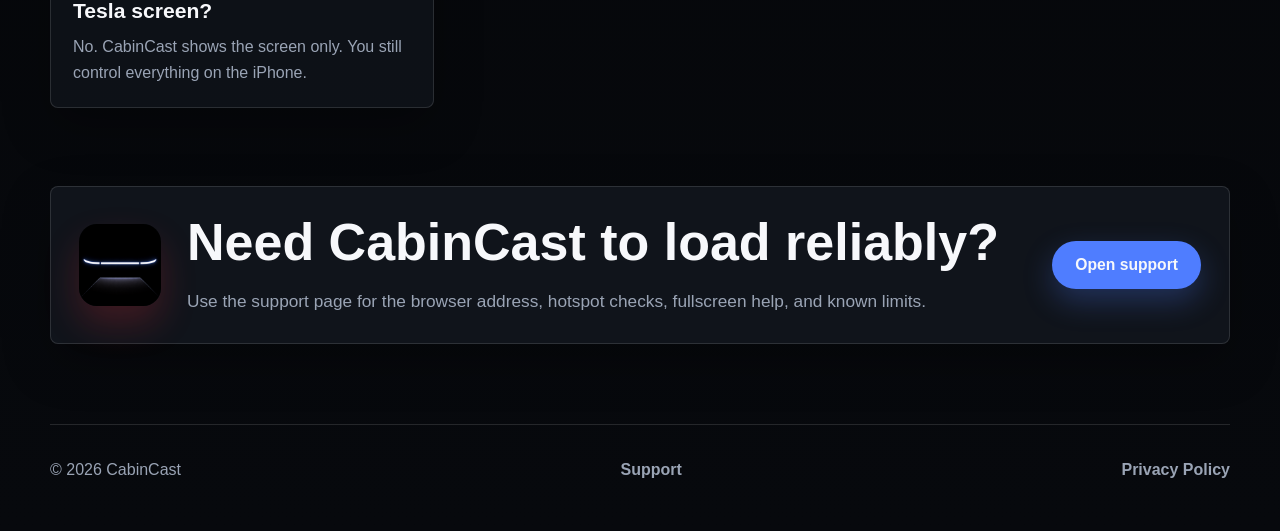
==== commit 8baeb9bb: "Update homepage free sharing copy" ====
--- a/ja/index.html
+++ b/ja/index.html
@@ -43,8 +43,7 @@
           <span class="ja-line">テスラの<span class="hero-emphasis">大画面</span>で</span>
         </h1>
         <p>
-          iPhoneの画面を、iPhoneのパーソナルホットスポット経由で
-          Teslaブラウザに表示します。CabinCastは無料で使えます。
+          iPhoneの画面を、ワイアレスでTeslaに表示。しかも<span class="free-word">無料</span>で使える
         </p>
         <div class="hero-actions">
           <a class="button primary" href="#" aria-label="App StoreでCabinCastをダウンロード">App Storeでダウンロード</a>
@@ -92,7 +91,7 @@
     <section class="split-section" id="modes">
       <div class="section-heading compact">
         <h2>
-          <span class="ja-line">画面共有を無料でみんなに。</span>
+          <span class="ja-line">無料で使える画面共有アプリ</span>
         </h2>
         <p>
           CabinCastは誰でも無料で使えます。サポーターパックは開発を支えながら、
@@ -175,8 +174,8 @@
     <section class="limits-section">
       <div class="limits-copy">
         <h2>
-          <span class="ja-line">iPhoneホットスポットで、</span>
-          <span class="ja-line">ローカル画面共有</span>
+          <span class="ja-line">直接接続するから、早くて安定、</span>
+          <span class="ja-line">トンネルでも使える</span>
         </h2>
         <p>
           CabinCastは、パーソナルホットスポット経由で
--- a/styles.css
+++ b/styles.css
@@ -257,6 +257,14 @@
   transform: translateY(0.05em);
 }
 
+.free-word {
+  display: inline-block;
+  color: var(--ink);
+  font-size: 1.14em;
+  font-weight: 880;
+  line-height: 0.9;
+}
+
 .hero-copy p:not(.product-name),
 .page-hero p:not(.product-name) {
   max-width: 650px;
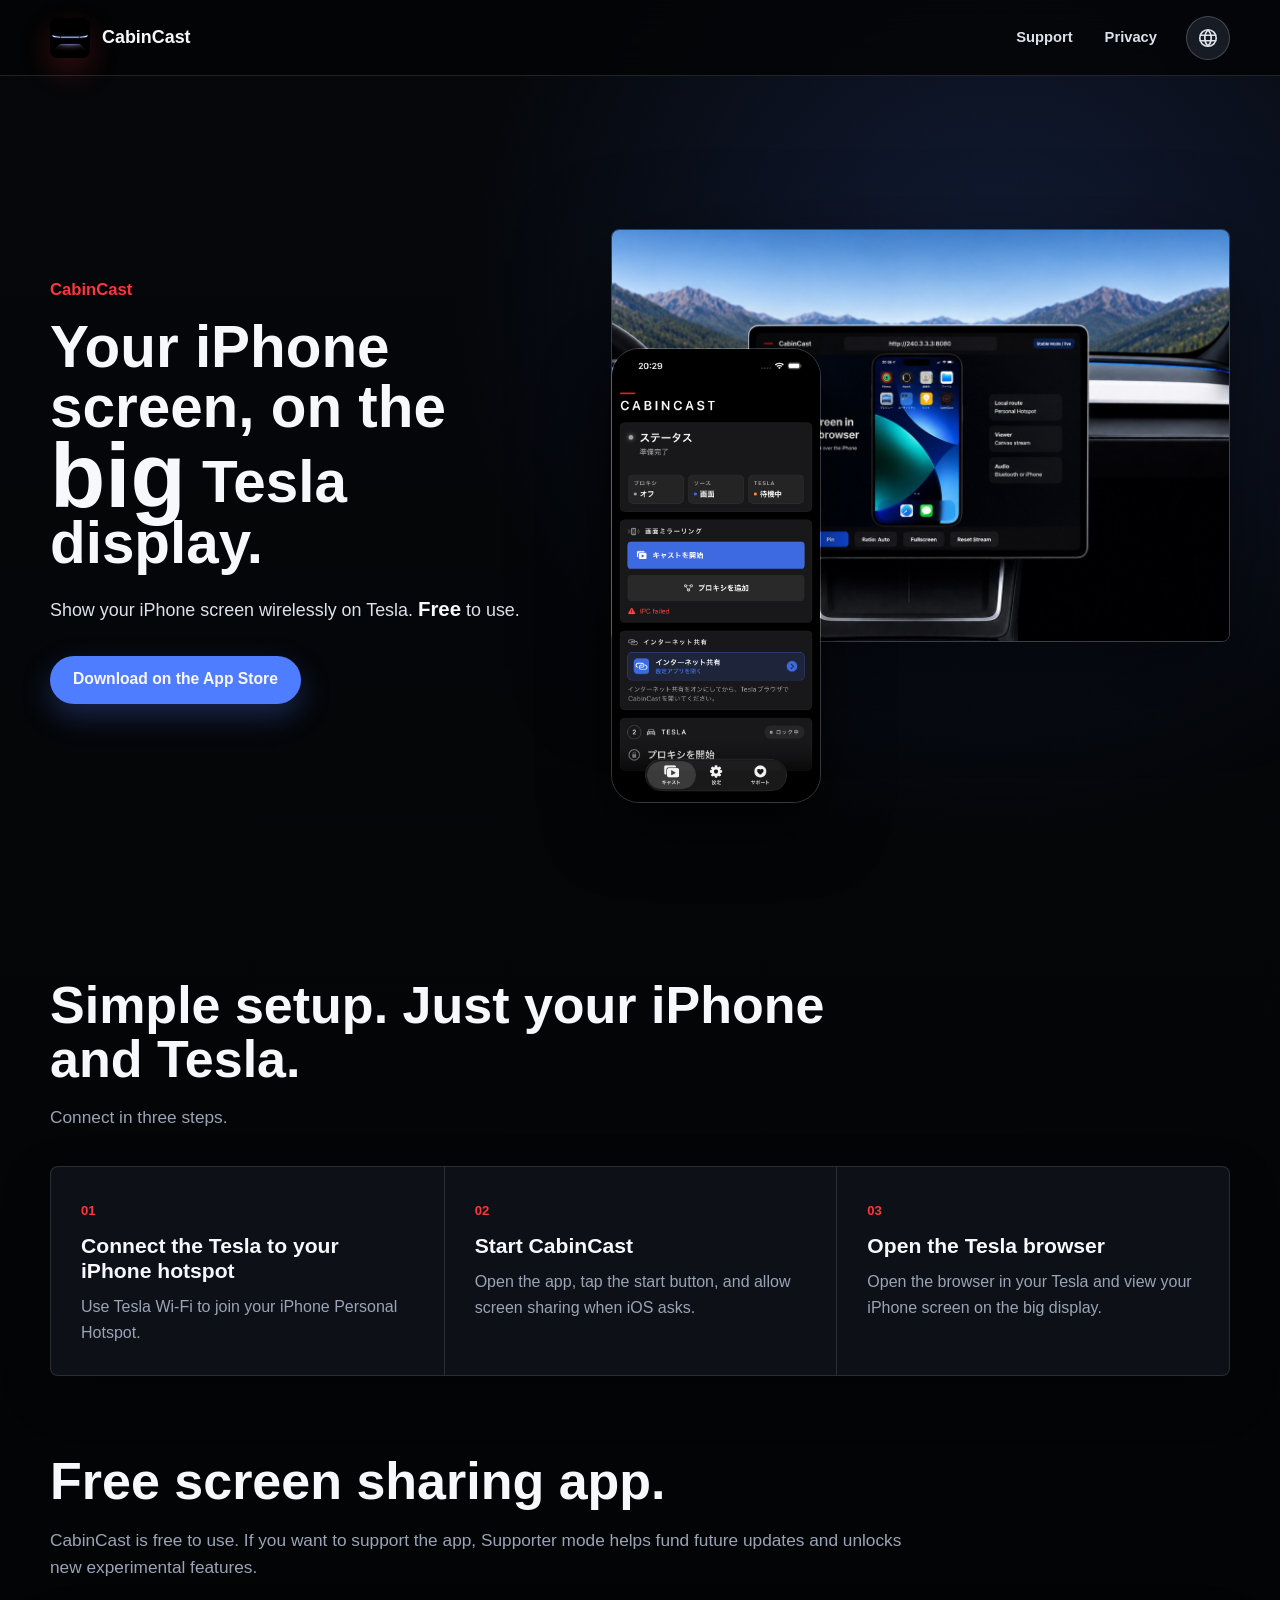
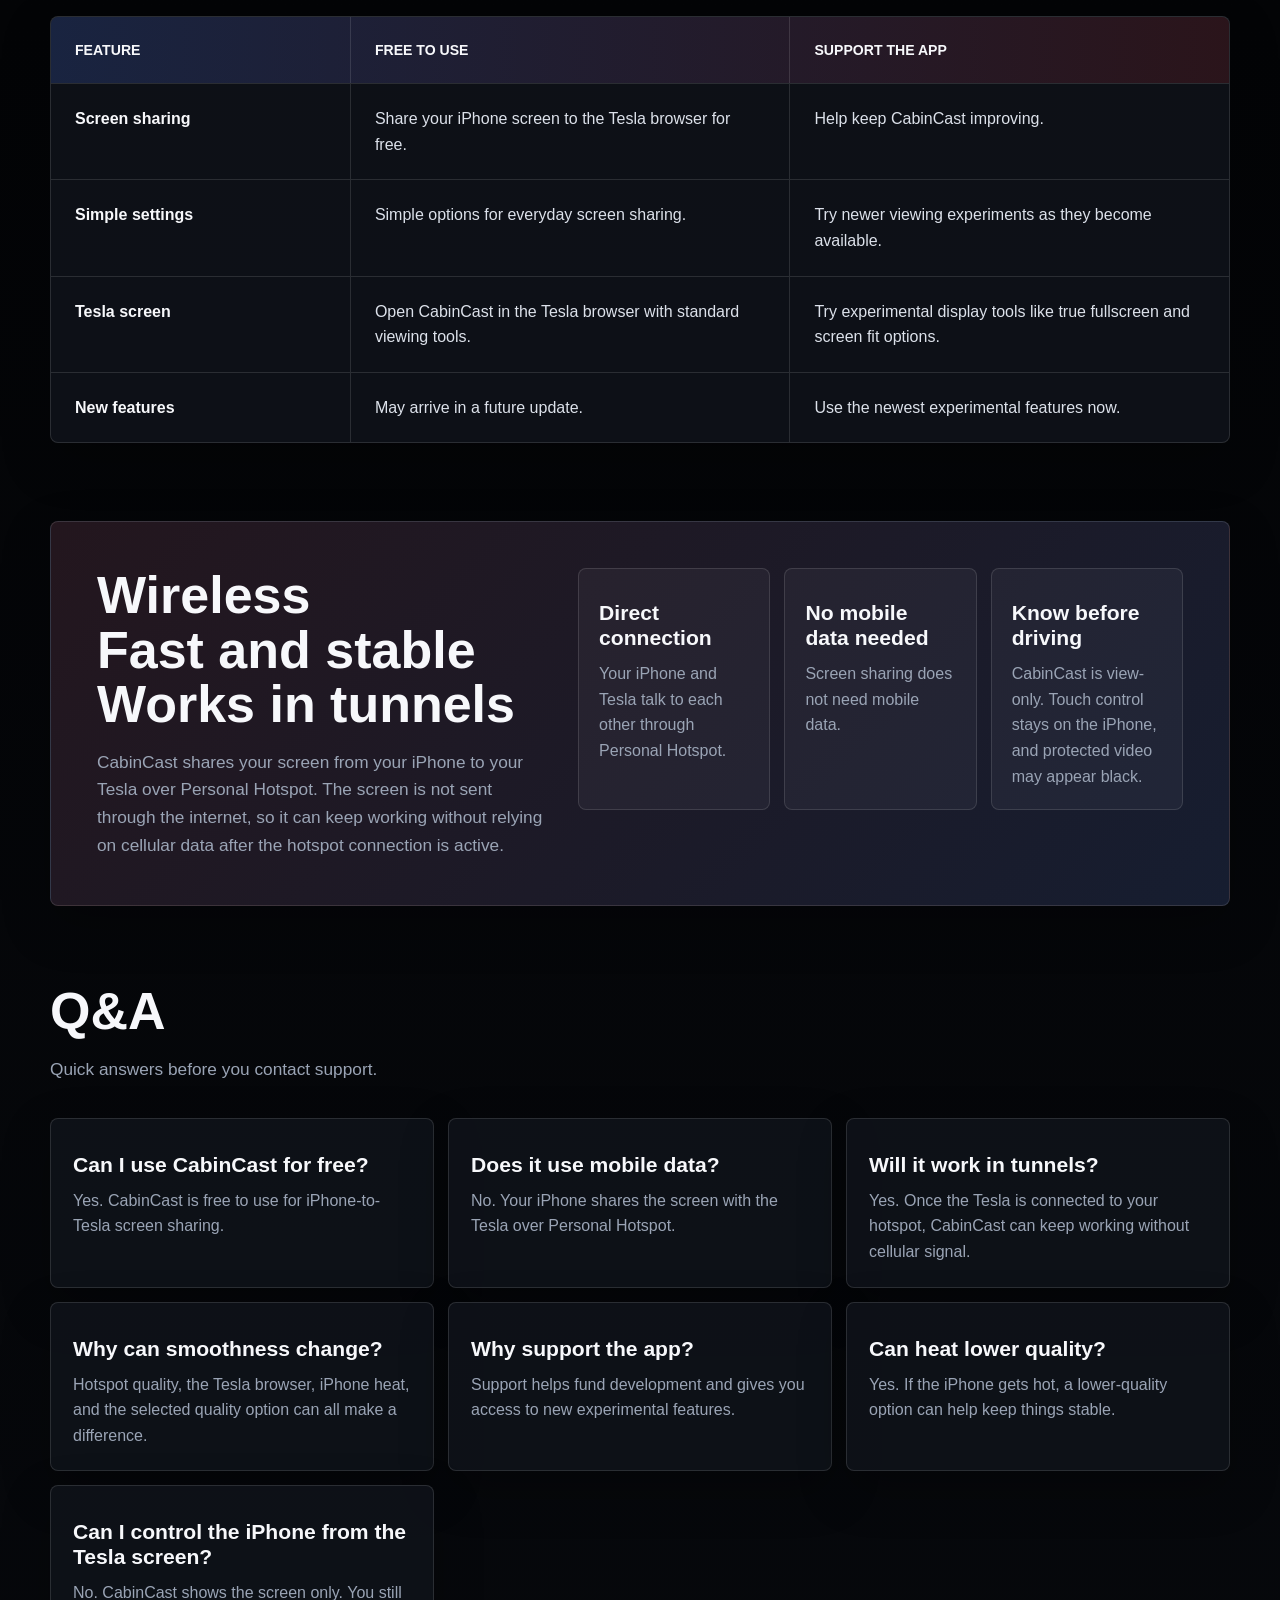
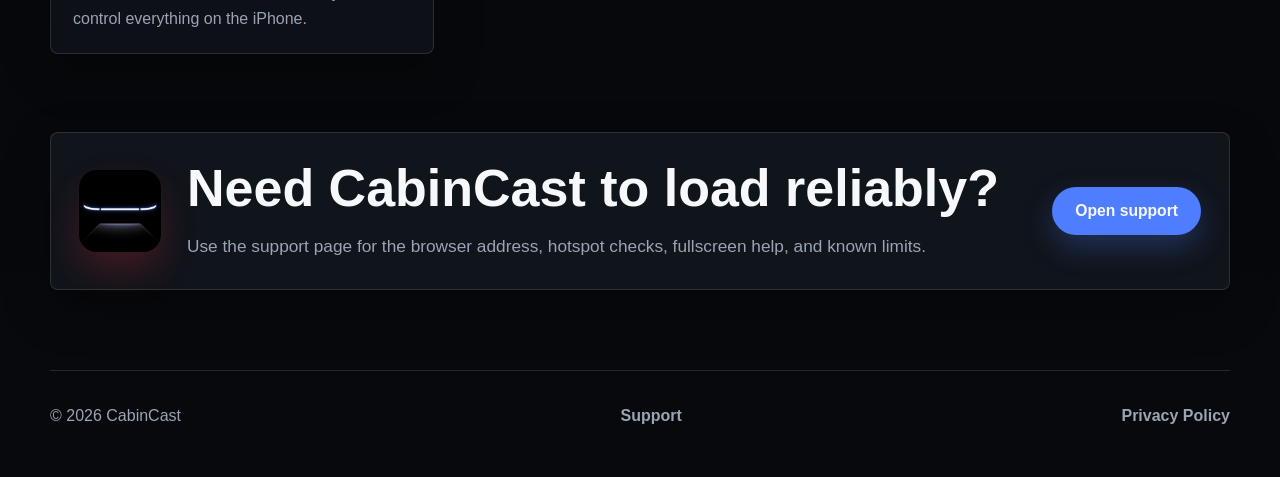
==== commit d71b3b9a: "Clean up connection headline wrapping" ====
--- a/ja/index.html
+++ b/ja/index.html
@@ -174,8 +174,9 @@
     <section class="limits-section">
       <div class="limits-copy">
         <h2>
-          <span class="ja-line">直接接続するから、早くて安定、</span>
-          <span class="ja-line">トンネルでも使える</span>
+          <span class="ja-line">無線で接続</span>
+          <span class="ja-line">早くて安定</span>
+          <span class="ja-line">トンネルで使える</span>
         </h2>
         <p>
           CabinCastは、パーソナルホットスポット経由で
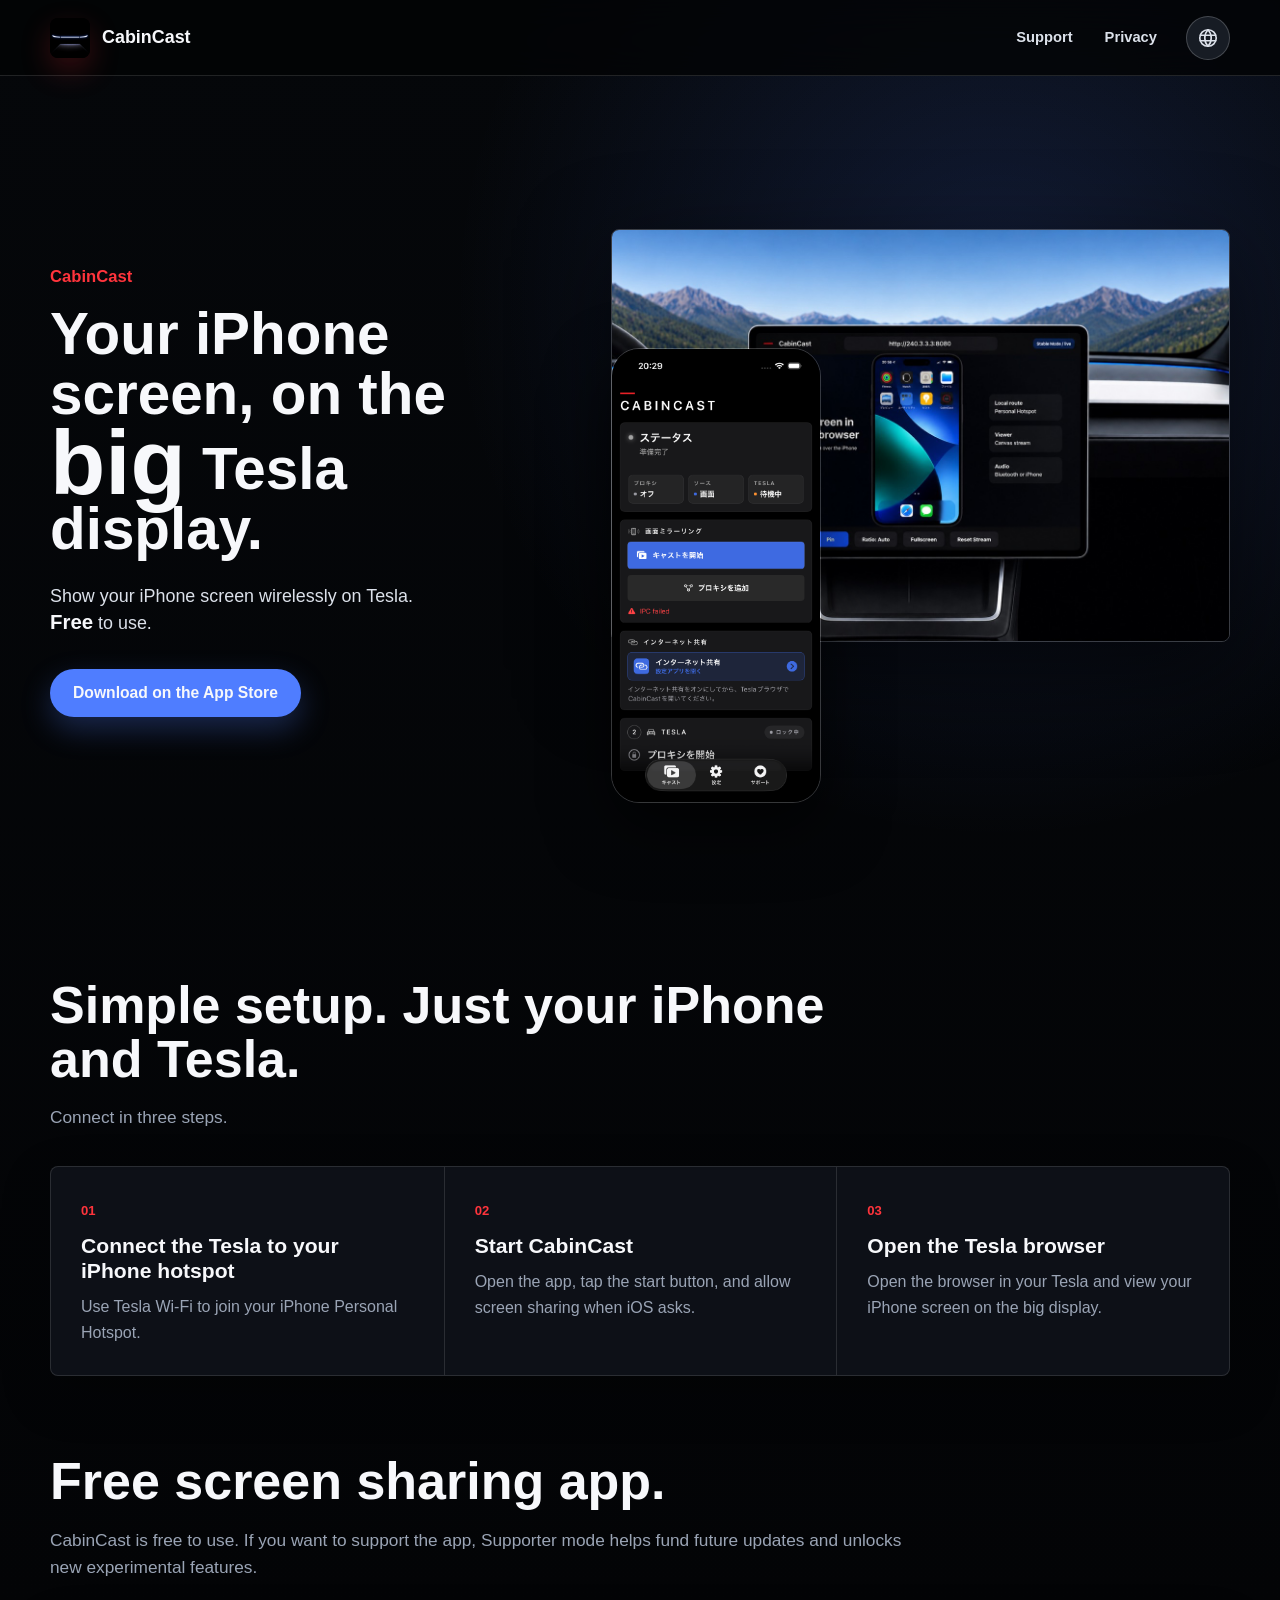
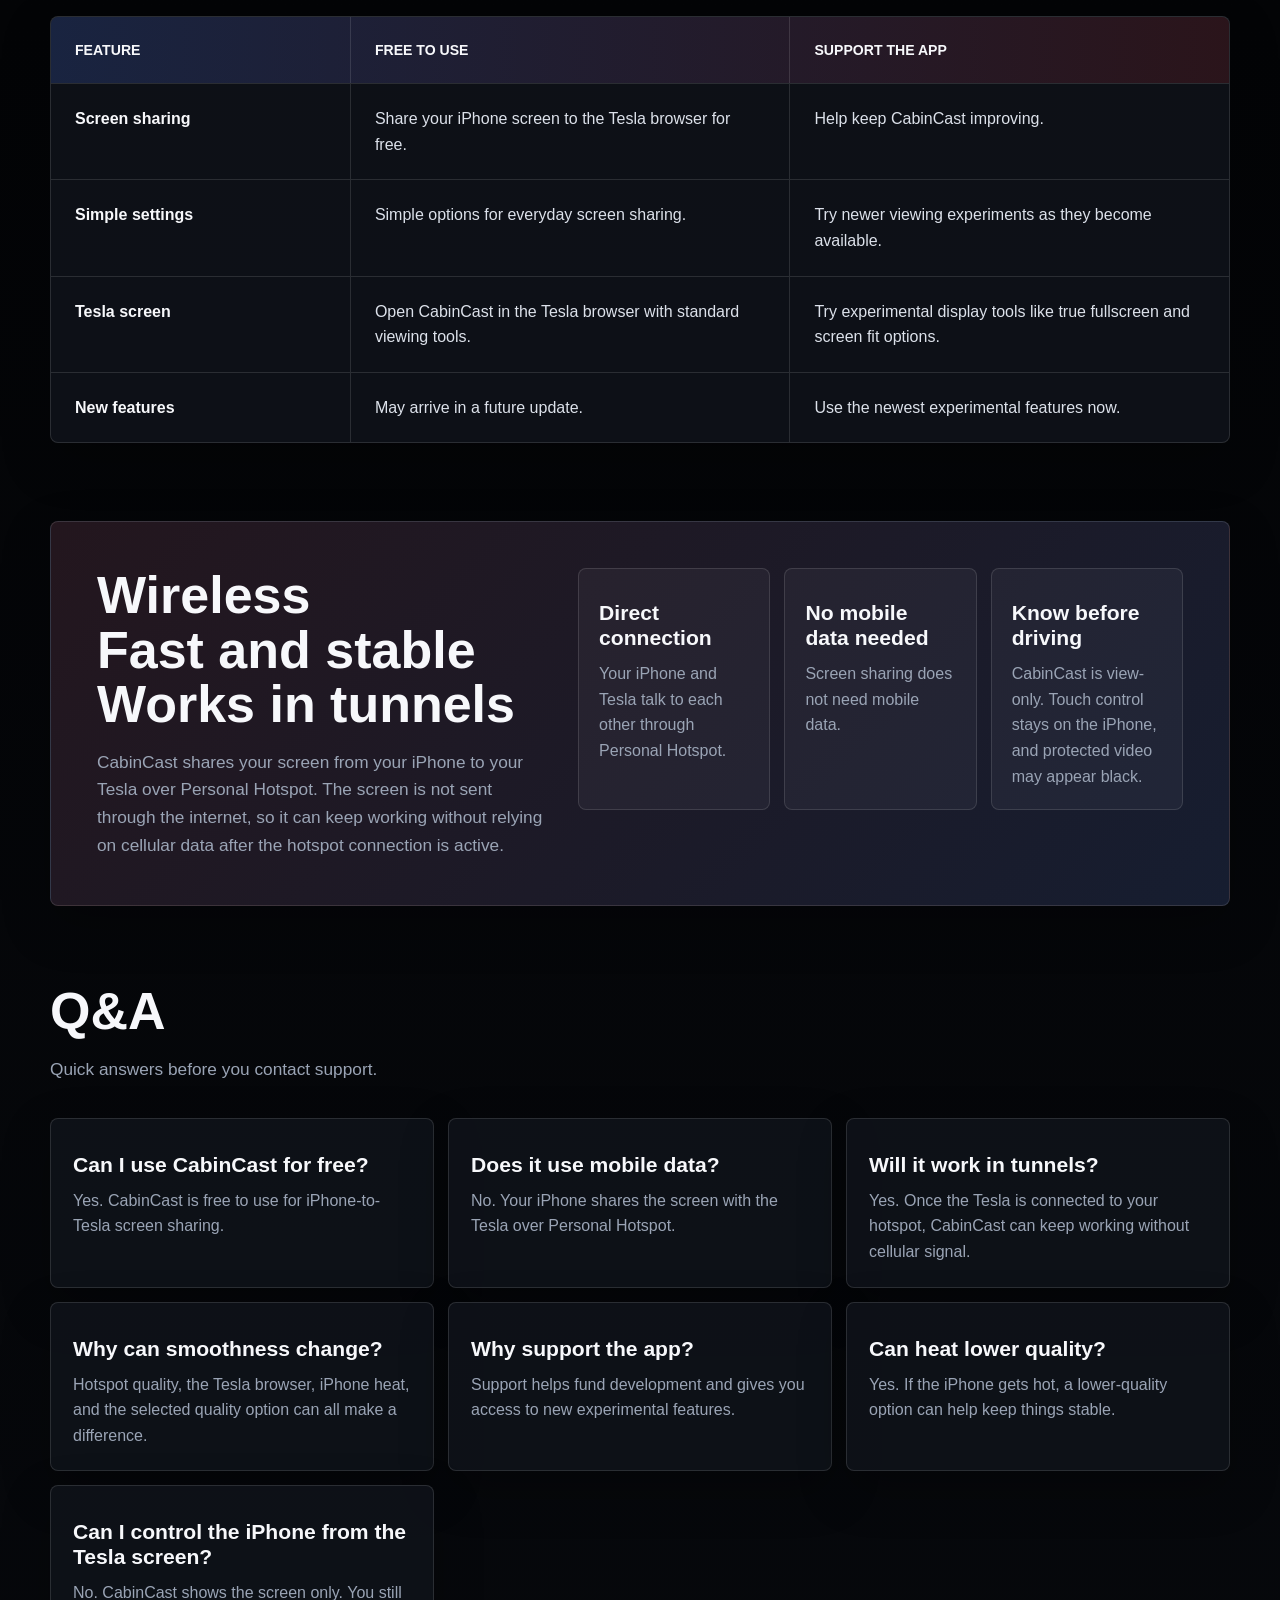
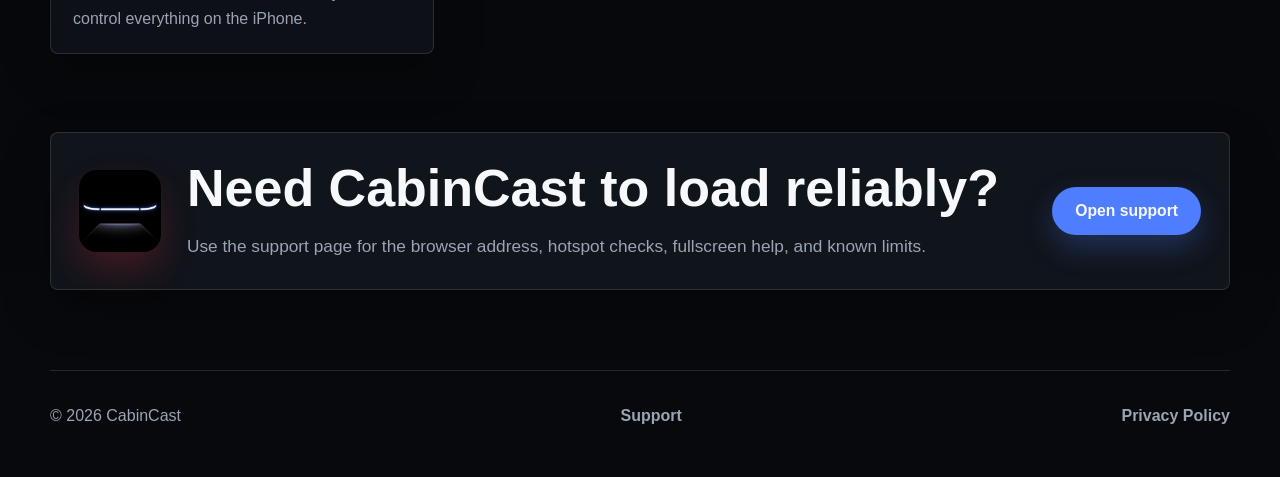
==== commit cbdc0f5c: "Split hero subtitle lines cleanly" ====
--- a/ja/index.html
+++ b/ja/index.html
@@ -43,7 +43,8 @@
           <span class="ja-line">テスラの<span class="hero-emphasis">大画面</span>で</span>
         </h1>
         <p>
-          iPhoneの画面を、ワイアレスでTeslaに表示。しかも<span class="free-word">無料</span>で使える
+          <span class="hero-subline">iPhoneの画面を、ワイアレスでTeslaに表示。</span>
+          <span class="hero-subline">しかも<span class="free-word">無料</span>で使える</span>
         </p>
         <div class="hero-actions">
           <a class="button primary" href="#" aria-label="App StoreでCabinCastをダウンロード">App Storeでダウンロード</a>
--- a/styles.css
+++ b/styles.css
@@ -265,6 +265,10 @@
   line-height: 0.9;
 }
 
+.hero-subline {
+  display: block;
+}
+
 .hero-copy p:not(.product-name),
 .page-hero p:not(.product-name) {
   max-width: 650px;
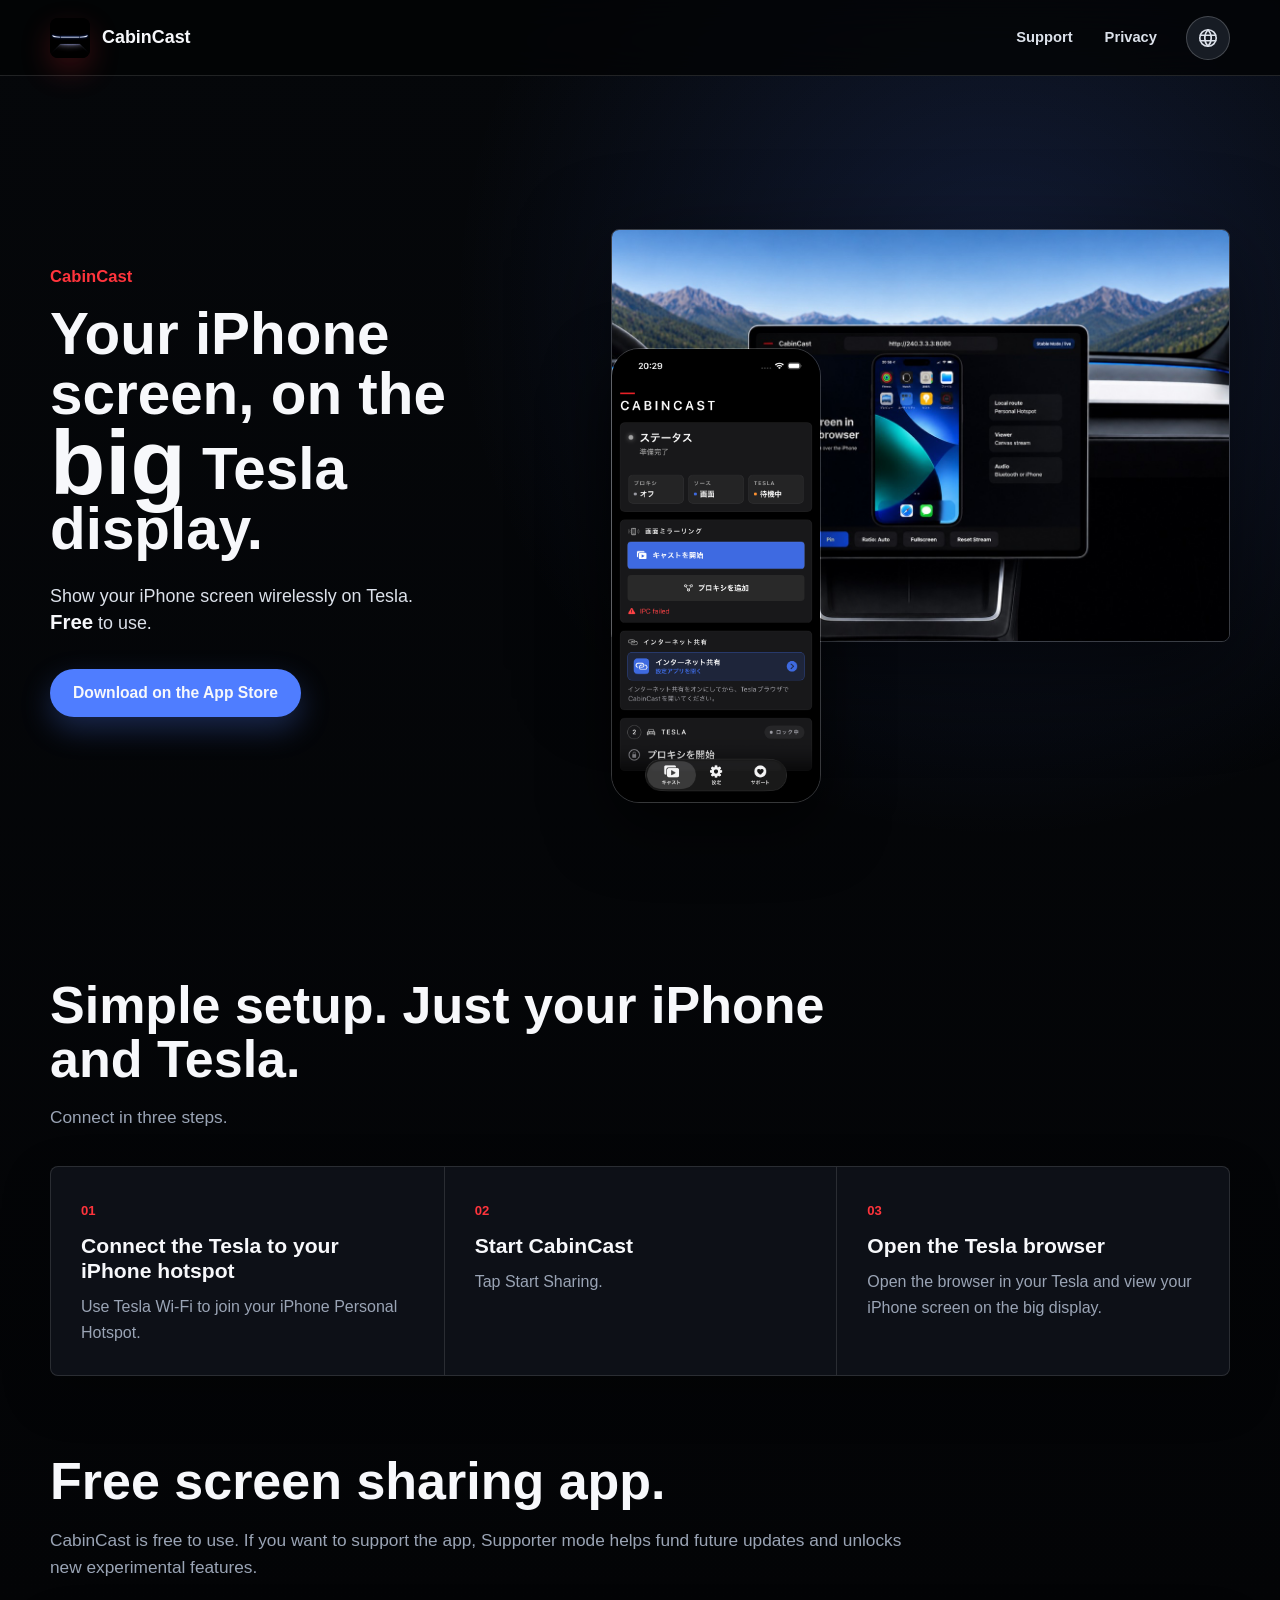
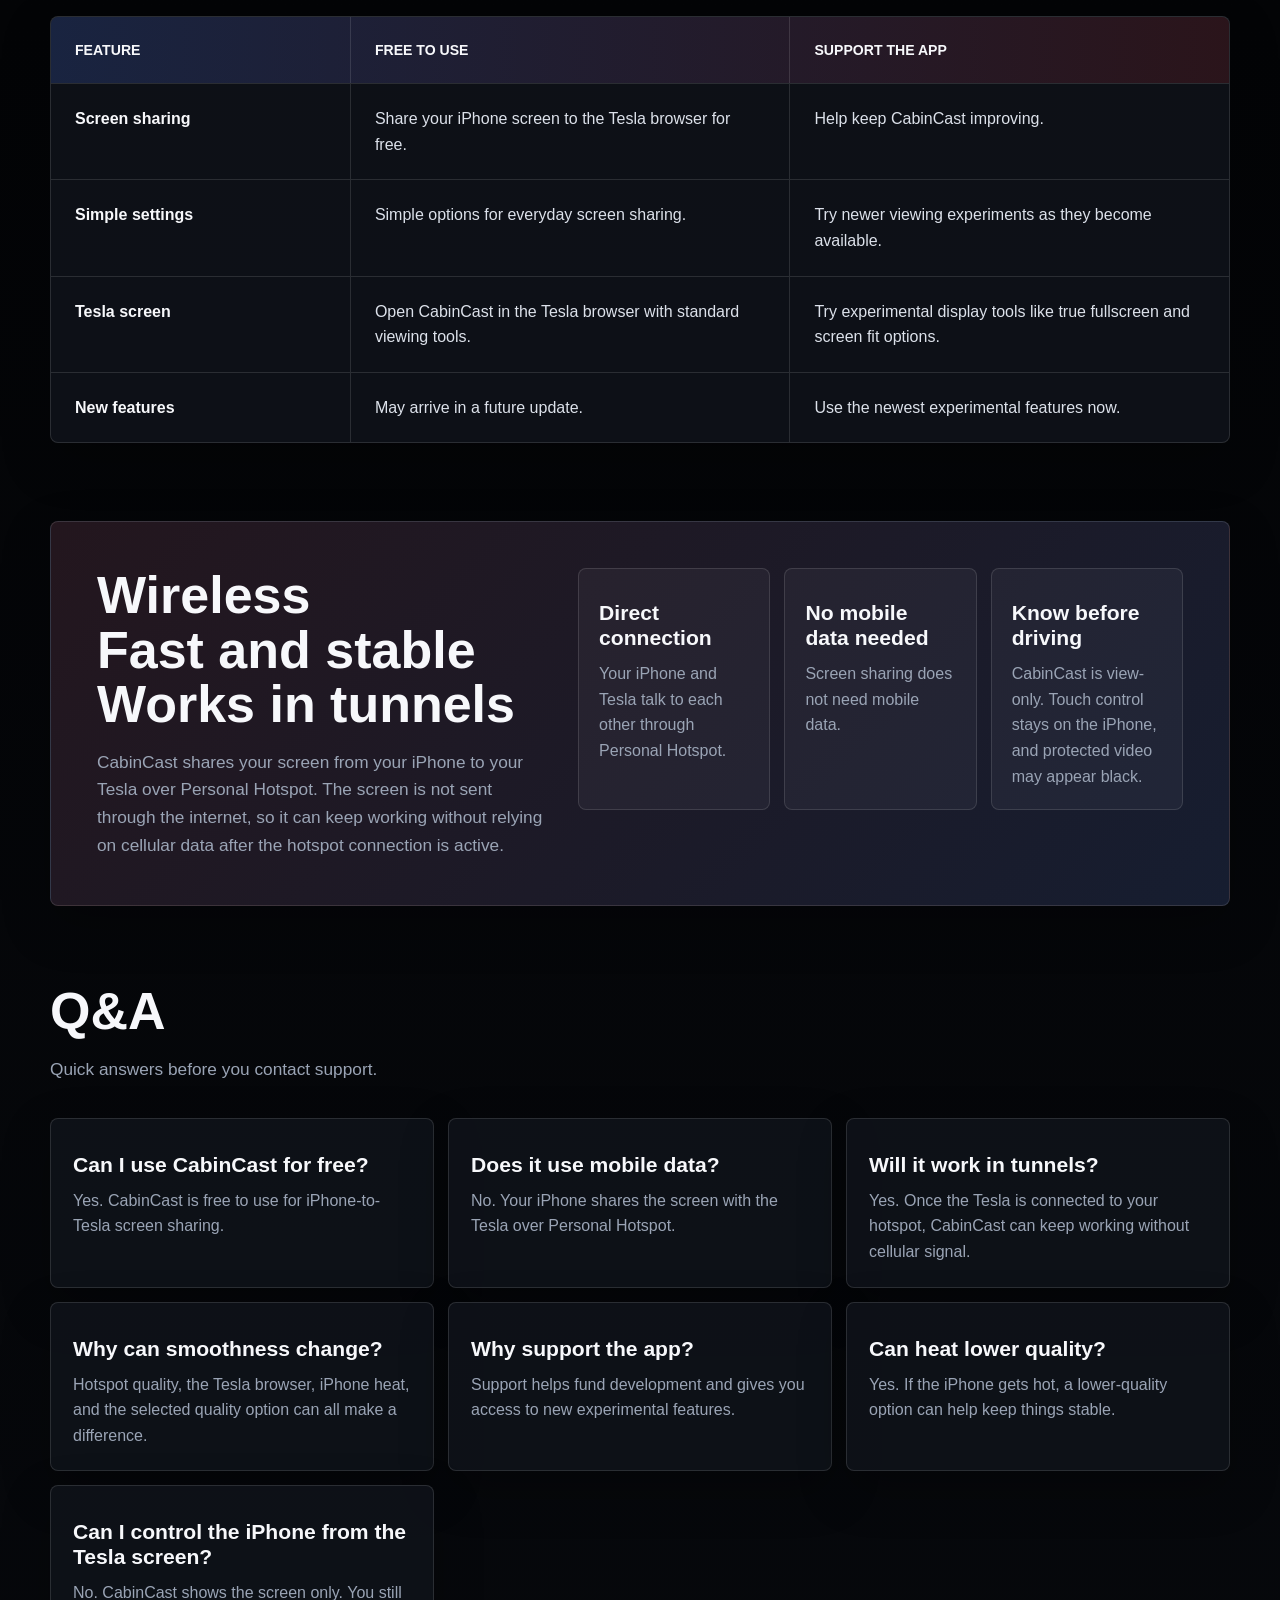
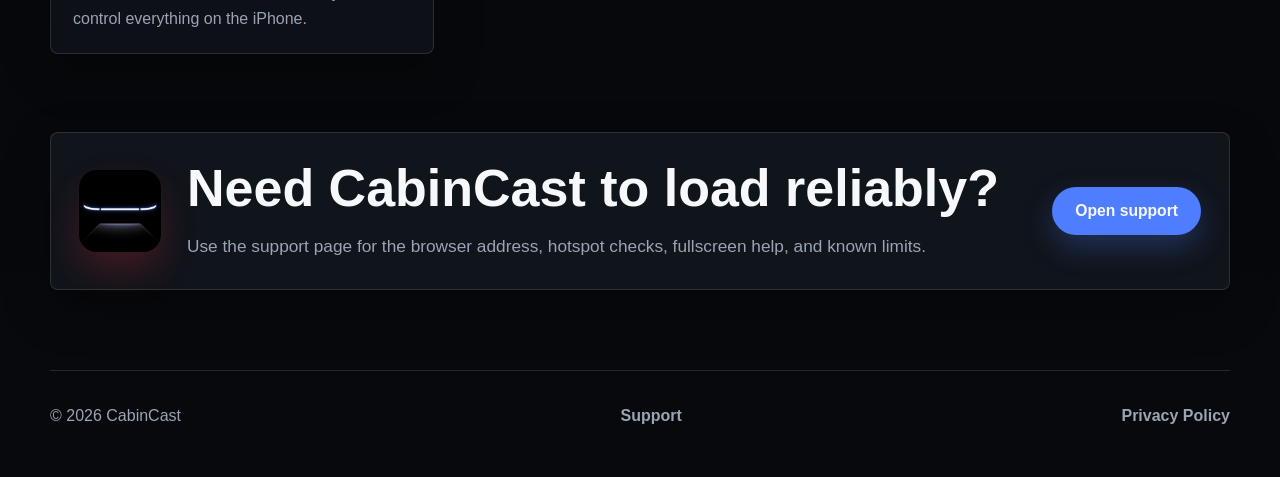
==== commit 9180f340: "Simplify setup sharing step copy" ====
--- a/ja/index.html
+++ b/ja/index.html
@@ -79,7 +79,7 @@
         <article>
           <span>02</span>
           <h3>CabinCastを開始</h3>
-          <p>アプリを開き、キャスト開始をタップします。iOSの確認が出たら画面共有を許可します。</p>
+          <p>共有開始をタップします。</p>
         </article>
         <article>
           <span>03</span>
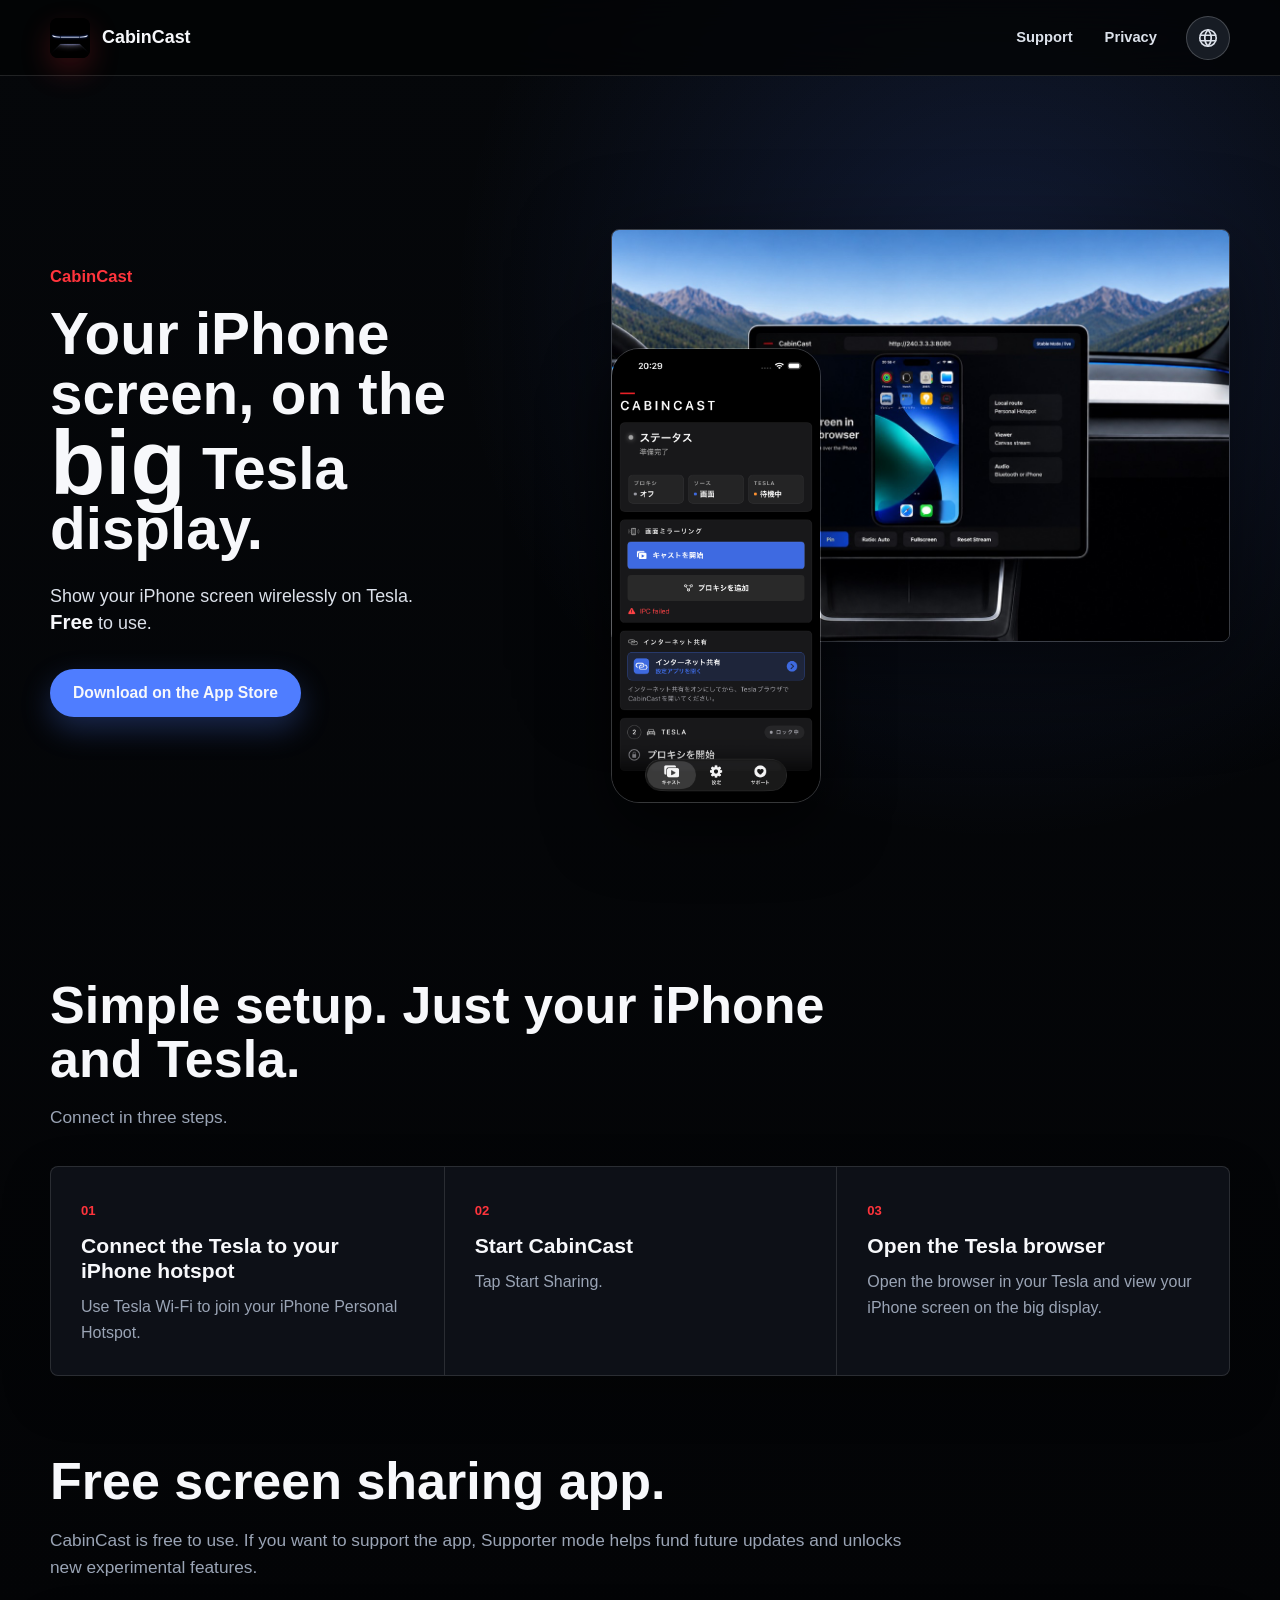
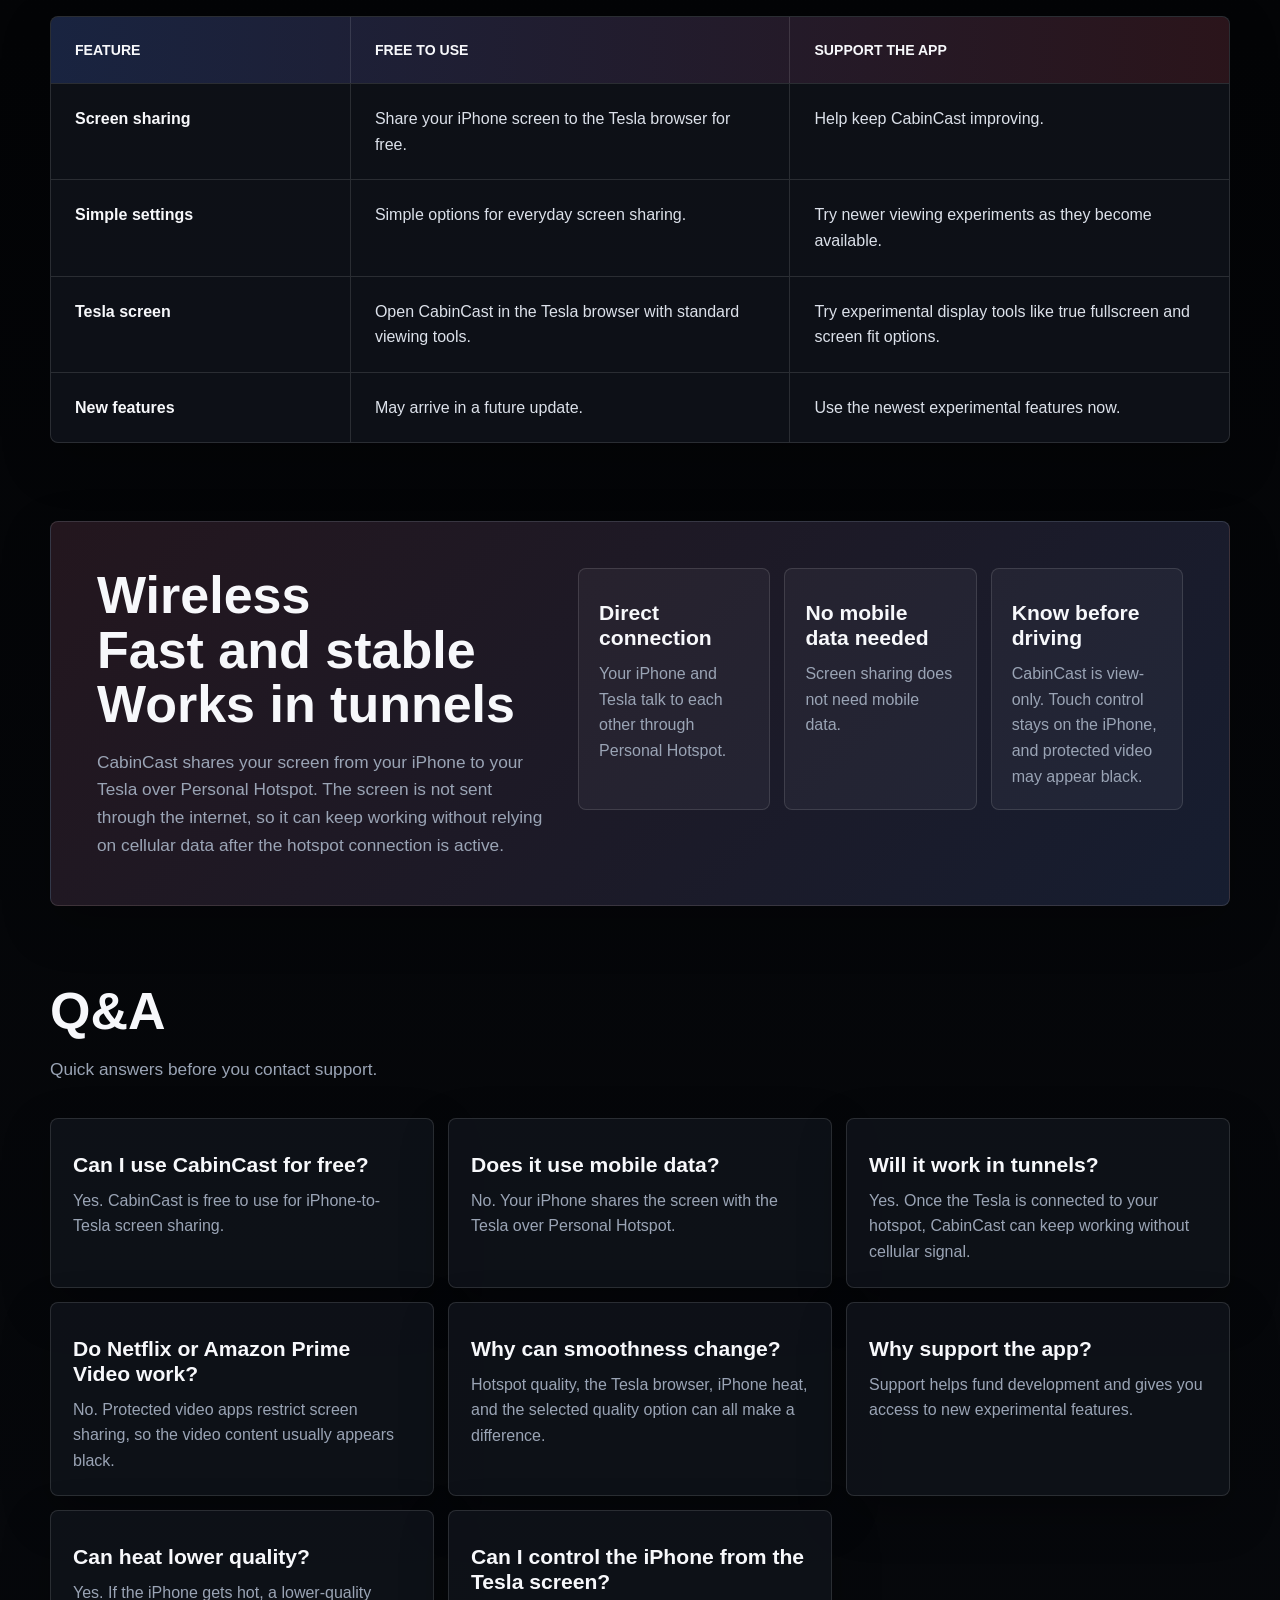
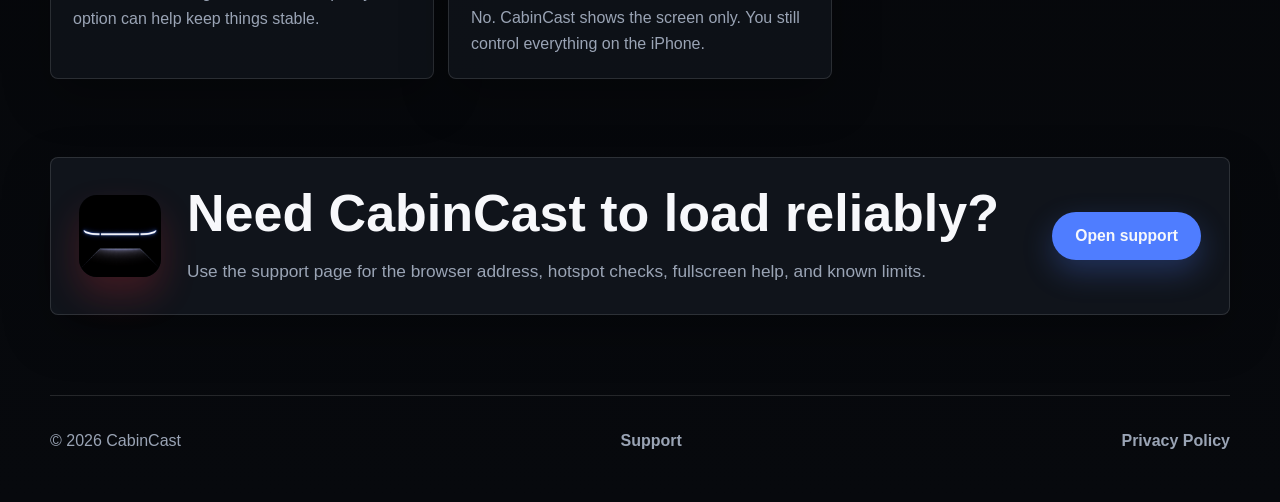
==== commit 6ed76a73: "Add protected video Q&A" ====
--- a/ja/index.html
+++ b/ja/index.html
@@ -220,6 +220,10 @@
           <p>Teslaがホットスポットに接続済みであれば、携帯電波がない場所でも使い続けられます。</p>
         </article>
         <article>
+          <h3>NetflixやAmazon Prime Videoは見られますか？</h3>
+          <p>いいえ。保護された動画アプリは画面共有に制限がかかっているため、映像部分が黒く表示されます。</p>
+        </article>
+        <article>
           <h3>滑らかさが変わる理由は？</h3>
           <p>ホットスポットの状態、Teslaブラウザ、iPhoneの発熱、選んだ画質オプションが影響します。</p>
         </article>
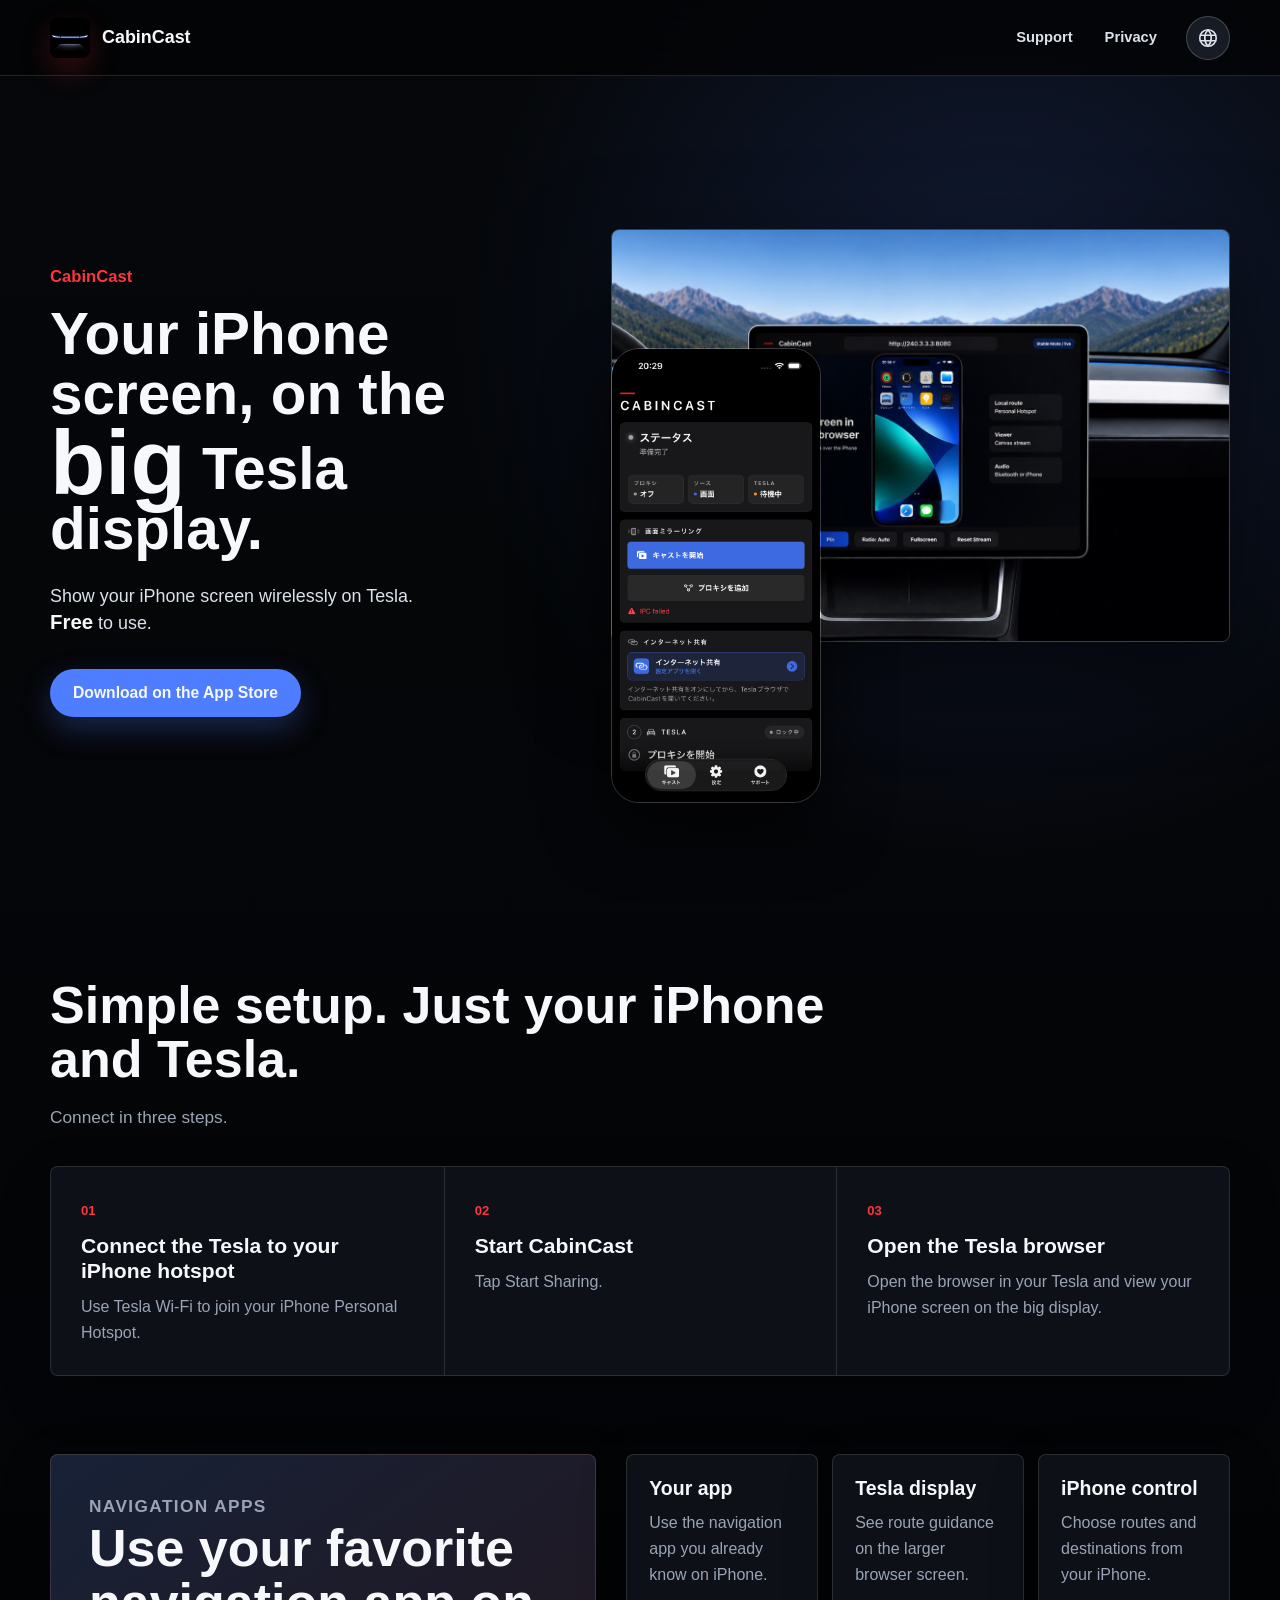
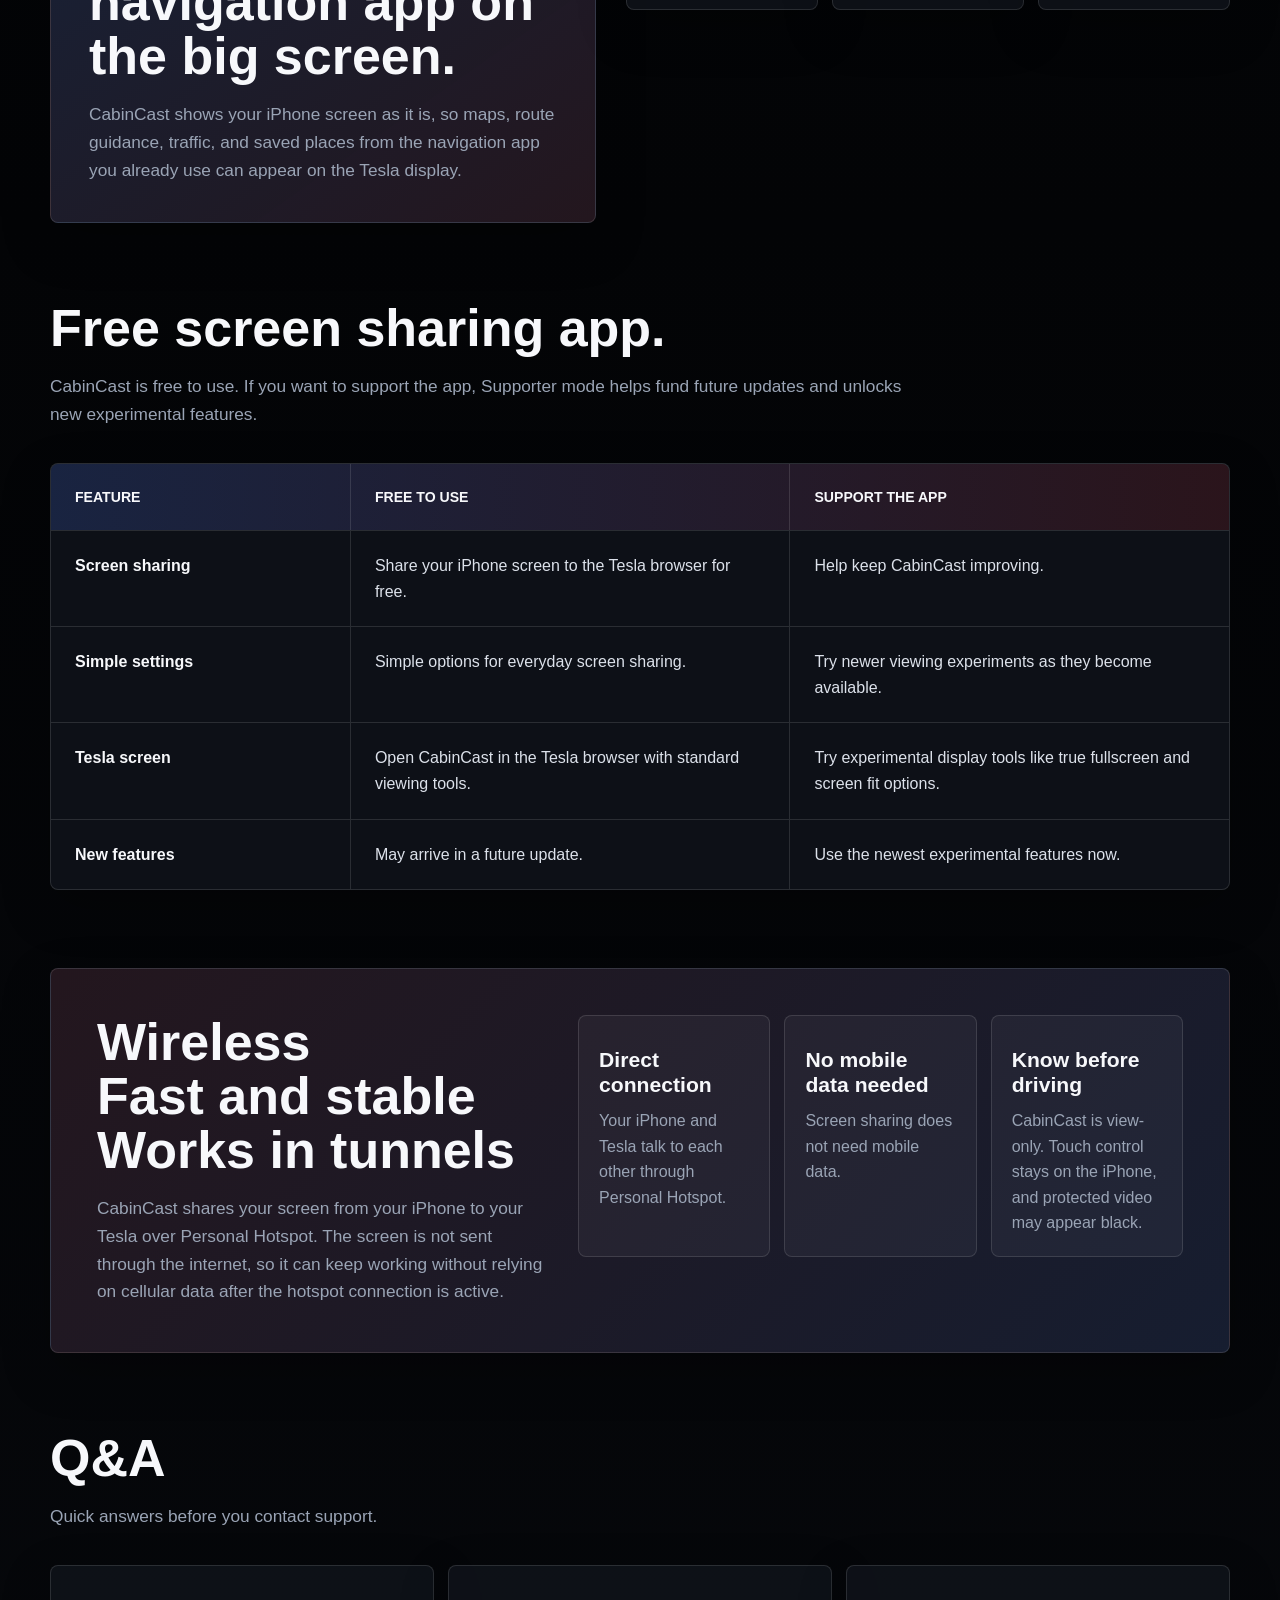
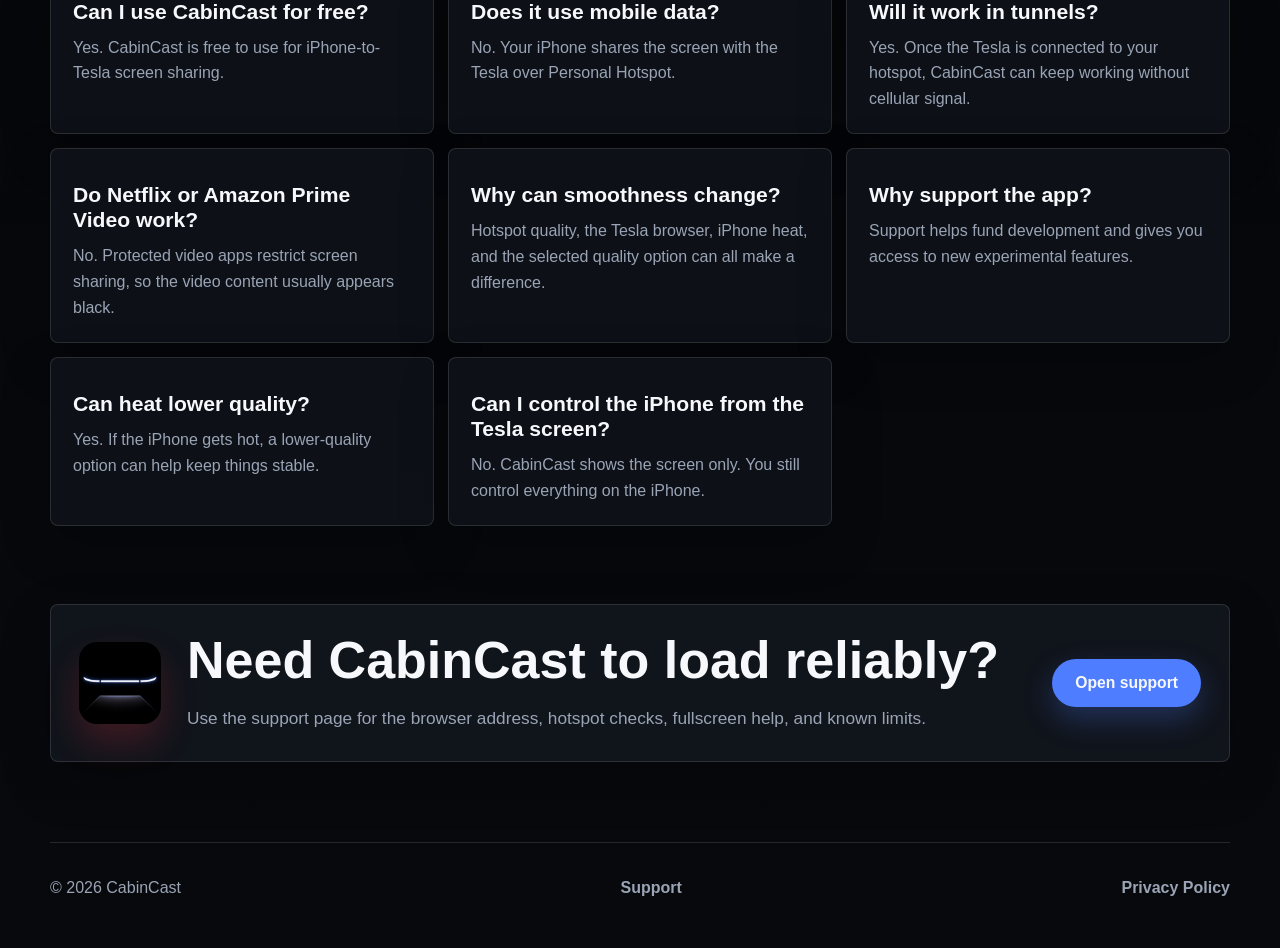
==== commit 6bd55806: "Add navigation app use case section" ====
--- a/ja/index.html
+++ b/ja/index.html
@@ -89,6 +89,31 @@
       </div>
     </section>
 
+    <section class="navigation-section">
+      <div class="navigation-copy">
+        <p class="section-kicker">ナビにも使える</p>
+        <h2>好きなナビアプリを大画面で。</h2>
+        <p>
+          CabinCastはiPhoneの画面をそのまま表示します。いつも使っているナビアプリの地図、
+          ルート案内、交通情報、保存した場所をTeslaの画面で見られます。
+        </p>
+      </div>
+      <div class="navigation-points" aria-label="ナビアプリで使える理由">
+        <article>
+          <h3>好きなアプリ</h3>
+          <p>いつもiPhoneで使っているナビアプリをそのまま使えます。</p>
+        </article>
+        <article>
+          <h3>大画面で表示</h3>
+          <p>ルート案内をTeslaブラウザの大きな画面で見られます。</p>
+        </article>
+        <article>
+          <h3>操作はiPhone</h3>
+          <p>目的地やルートの変更は、慣れているiPhone側で行えます。</p>
+        </article>
+      </div>
+    </section>
+
     <section class="split-section" id="modes">
       <div class="section-heading compact">
         <h2>
--- a/styles.css
+++ b/styles.css
@@ -408,6 +408,7 @@
 }
 
 .flow-section,
+.navigation-section,
 .split-section,
 .limits-section,
 .faq-section,
@@ -427,6 +428,7 @@
 }
 
 .section-heading h2,
+.navigation-copy h2,
 .limits-copy h2,
 .closing-section h2,
 .faq-section h2,
@@ -443,6 +445,7 @@
 }
 
 .section-heading p,
+.navigation-copy p,
 .limits-copy p,
 .closing-section p,
 .support-side p,
@@ -450,6 +453,15 @@
   margin: 18px 0 0;
   color: var(--muted);
   font-size: 1.08rem;
+}
+
+.section-kicker {
+  margin: 0 0 12px;
+  color: var(--red);
+  font-size: 0.84rem;
+  font-weight: 900;
+  letter-spacing: 0.08em;
+  text-transform: uppercase;
 }
 
 .setup-flow {
@@ -495,6 +507,56 @@
 .faq-grid p,
 .support-card p,
 .legal-card p {
+  margin: 0;
+  color: var(--muted);
+}
+
+.navigation-section {
+  display: grid;
+  grid-template-columns: minmax(0, 0.95fr) minmax(0, 1.05fr);
+  gap: 30px;
+  align-items: start;
+}
+
+.navigation-copy {
+  min-width: 0;
+  padding: 38px;
+  border: 1px solid var(--line);
+  border-radius: var(--radius);
+  background:
+    linear-gradient(145deg, rgba(79, 125, 255, 0.12), rgba(255, 52, 60, 0.08)),
+    var(--panel);
+  box-shadow: var(--soft-shadow);
+}
+
+.navigation-copy .section-kicker {
+  margin-top: 0;
+}
+
+.navigation-points {
+  display: grid;
+  grid-template-columns: repeat(3, minmax(0, 1fr));
+  gap: 14px;
+  align-content: start;
+}
+
+.navigation-points article {
+  min-width: 0;
+  padding: 22px;
+  border: 1px solid var(--line);
+  border-radius: var(--radius);
+  background: rgba(16, 20, 27, 0.84);
+  box-shadow: var(--soft-shadow);
+}
+
+.navigation-points h3 {
+  margin: 0 0 10px;
+  color: var(--ink);
+  font-size: 1.22rem;
+  line-height: 1.18;
+}
+
+.navigation-points p {
   margin: 0;
   color: var(--muted);
 }
@@ -968,6 +1030,7 @@
   }
 
   .flow-section,
+  .navigation-section,
   .split-section,
   .limits-section,
   .faq-section,
@@ -978,9 +1041,15 @@
   }
 
   .setup-flow article,
+  .navigation-copy,
   .support-card,
   .legal-card {
     padding: 22px;
+  }
+
+  .navigation-section,
+  .navigation-points {
+    grid-template-columns: 1fr;
   }
 
   .feature-table {
